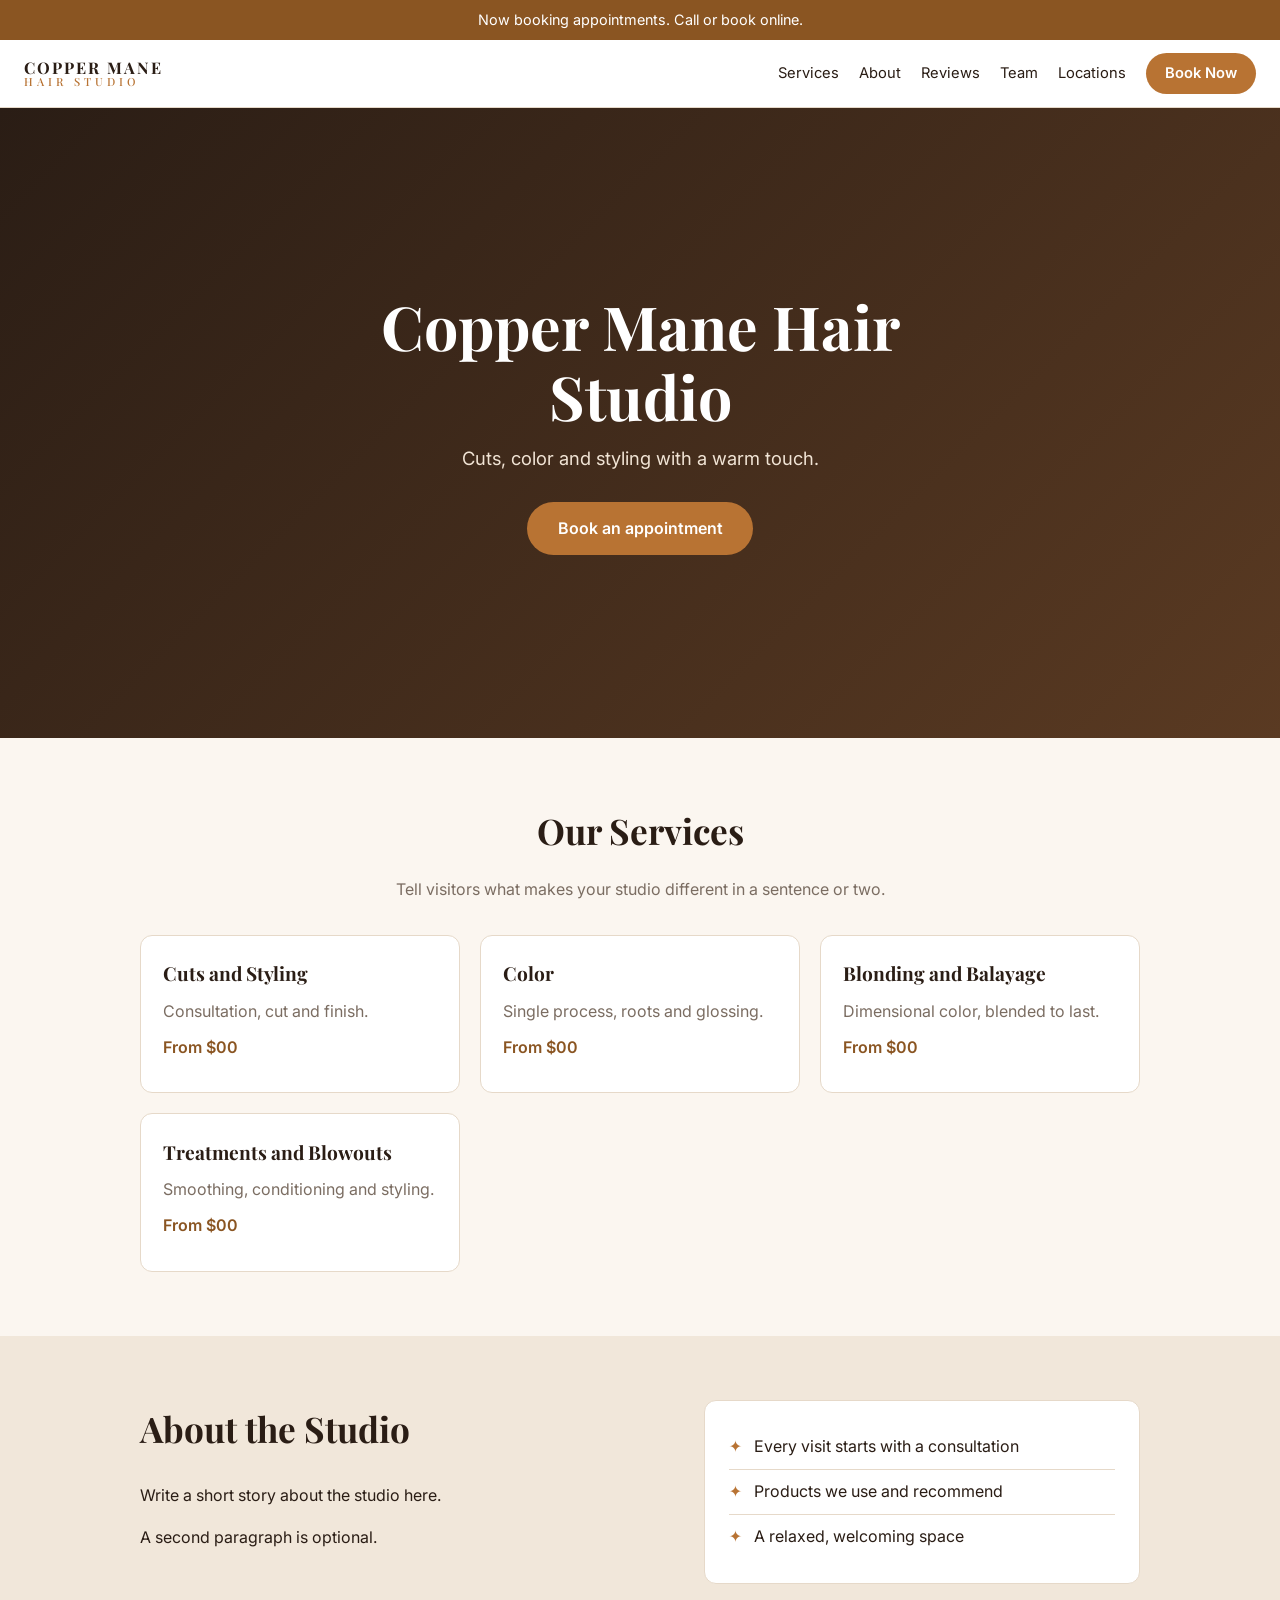
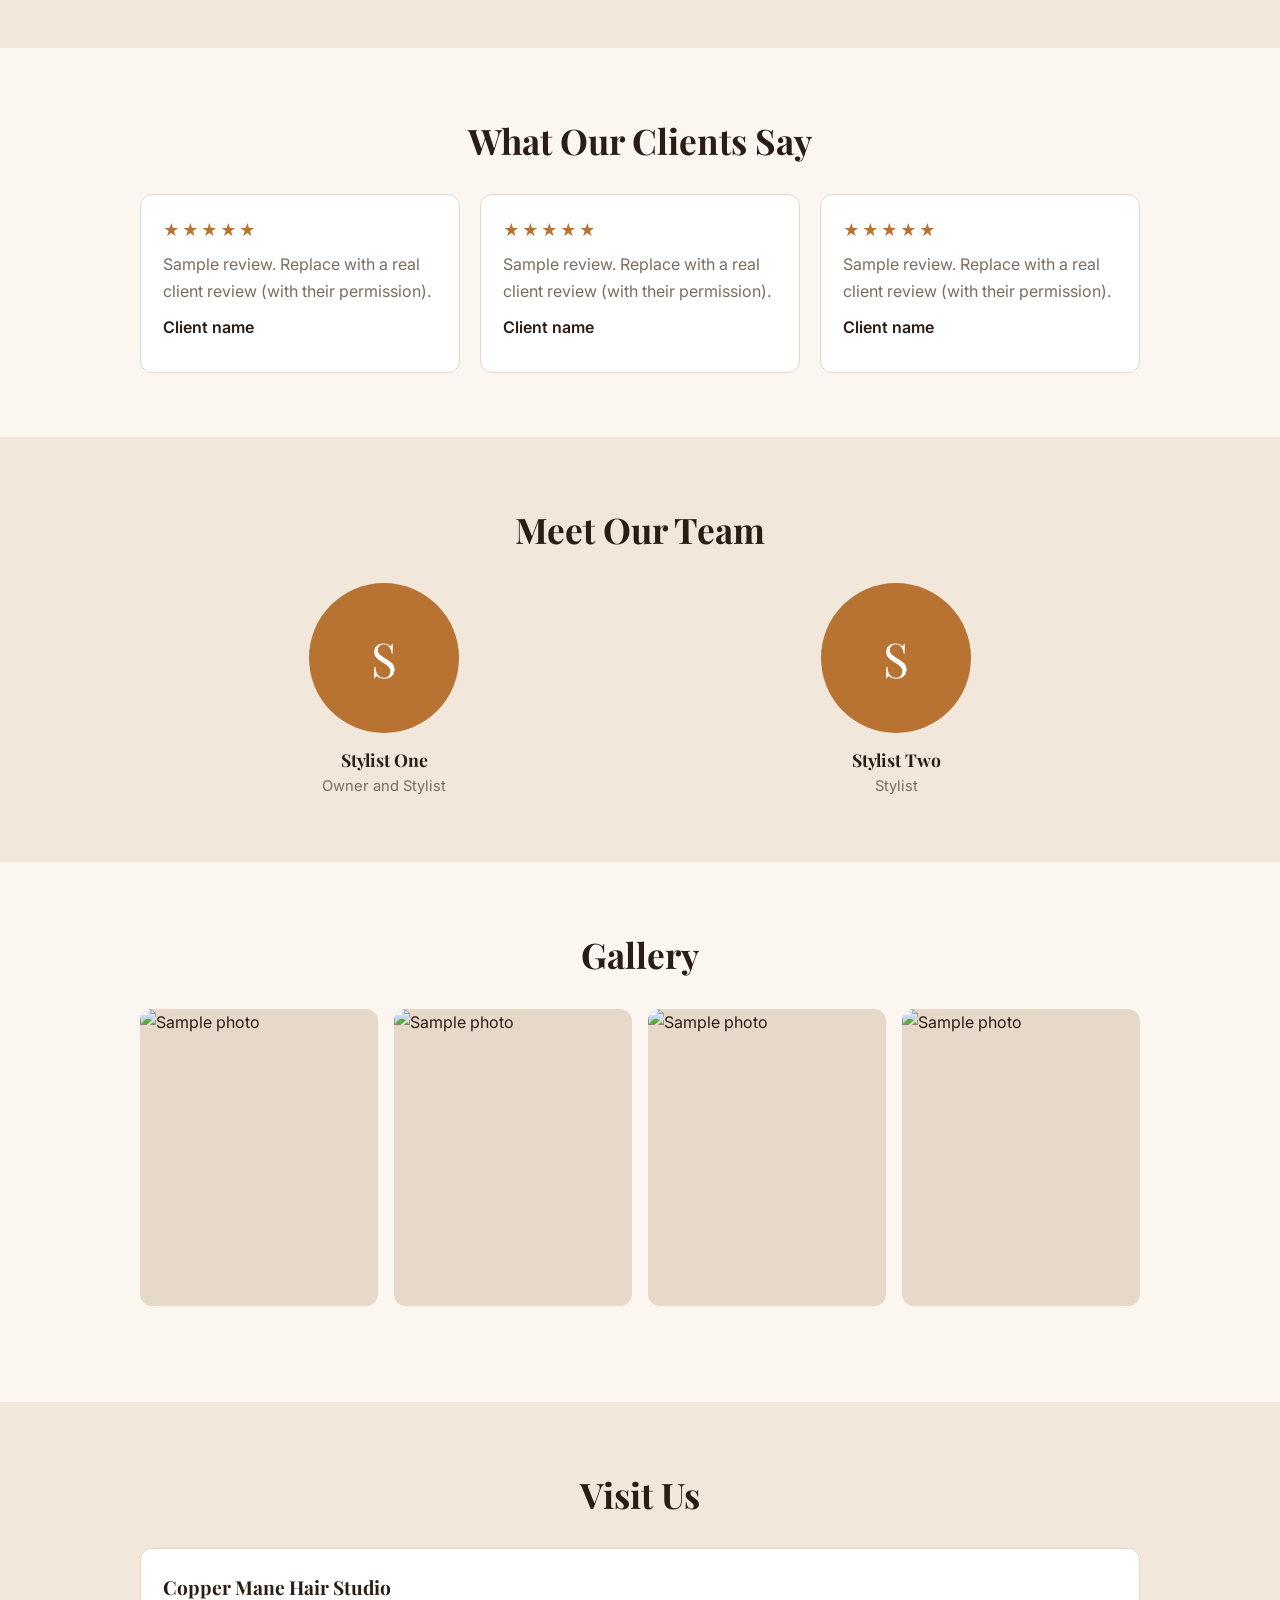
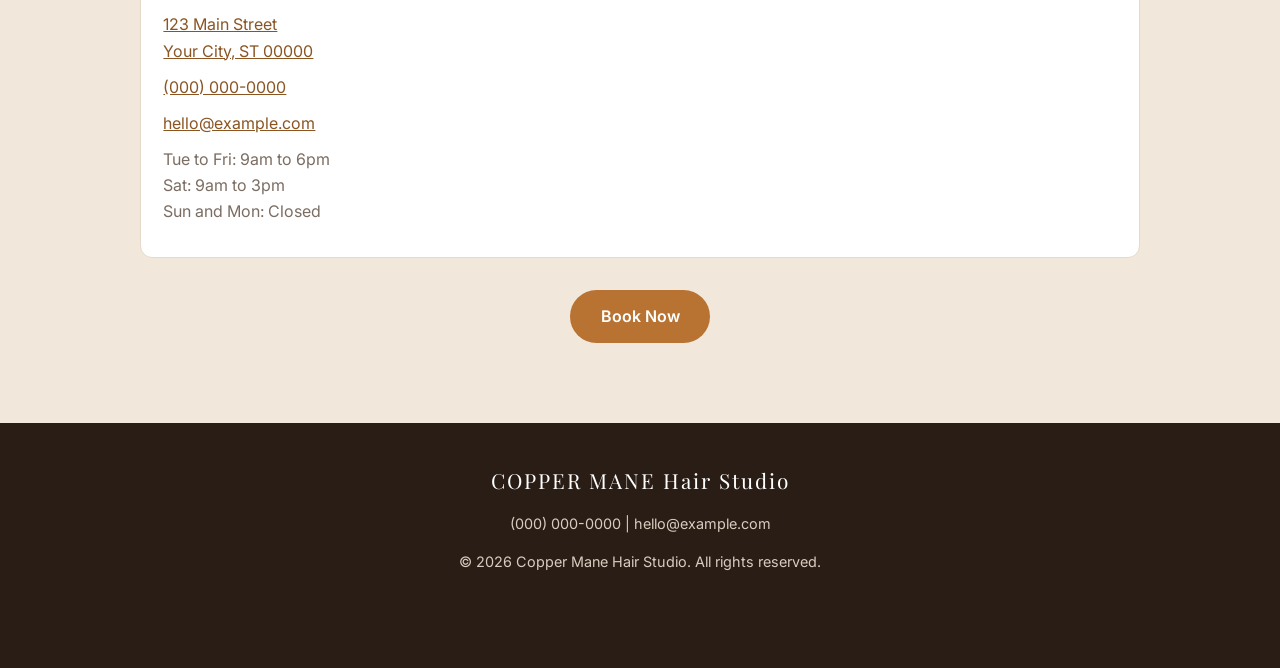
==== index.html @ f57fa991 "First version" ====
<!DOCTYPE html>
<html lang="en">
<head>
  <meta charset="UTF-8">
  <meta name="viewport" content="width=device-width, initial-scale=1">
  <title>Copper Mane Hair Studio</title>
  <meta name="description" content="Copper Mane Hair Studio: cuts, color and styling. Book online.">
  <link rel="preconnect" href="https://fonts.googleapis.com">
  <link rel="preconnect" href="https://fonts.gstatic.com" crossorigin>
  <link href="https://fonts.googleapis.com/css2?family=Inter:wght@400;600&family=Playfair+Display:wght@500;700&display=swap" rel="stylesheet">
  <link rel="stylesheet" href="style.css">
</head>
<body>
  <div id="announce" class="announce" hidden></div>

  <header class="top">
    <a class="brand" href="#top">COPPER MANE<span>Hair Studio</span></a>
    <nav>
      <a href="#services">Services</a>
      <a href="#about">About</a>
      <a href="#reviews">Reviews</a>
      <a href="#team">Team</a>
      <a href="#locations">Locations</a>
      <a class="btn book" href="#locations">Book Now</a>
    </nav>
  </header>

  <section id="top" class="hero">
    <div class="hero-inner">
      <h1>Copper Mane Hair Studio</h1>
      <p id="tagline"></p>
      <a class="btn big book" href="#locations">Book an appointment</a>
    </div>
  </section>

  <section id="services" class="wrap">
    <h2>Our Services</h2>
    <p id="intro" class="lead"></p>
    <div id="serviceCards" class="cards"></div>
  </section>

  <section id="about" class="band">
    <div class="wrap two">
      <div>
        <h2 id="aboutTitle" class="left"></h2>
        <div id="aboutText"></div>
      </div>
      <ul id="aboutPoints" class="points"></ul>
    </div>
  </section>

  <section id="reviews" class="wrap">
    <h2>What Our Clients Say</h2>
    <div id="reviewGrid" class="cards"></div>
  </section>

  <section id="team" class="band">
    <div class="wrap">
      <h2>Meet Our Team</h2>
      <div id="teamGrid" class="team"></div>
    </div>
  </section>

  <section id="follow" class="wrap">
    <h2>Gallery</h2>
    <div id="galleryGrid" class="gallery"></div>
    <div id="socials" class="socials"></div>
  </section>

  <section id="locations" class="band">
    <div class="wrap">
      <h2>Visit Us</h2>
      <div id="locationGrid" class="cards"></div>
      <p class="center"><a class="btn big book" href="#">Book Now</a></p>
    </div>
  </section>

  <footer>
    <p class="brandline">COPPER MANE Hair Studio</p>
    <p id="footContact"></p>
    <p>&copy; 2026 Copper Mane Hair Studio. All rights reserved.</p>
  </footer>

  <a class="float btn book" href="#locations">Book Now</a>
  <script src="script.js"></script>
</body>
</html>
---- style.css ----
* { box-sizing: border-box; }
[hidden] { display: none !important; }
:root {
  --copper: #b87333;
  --copper-dark: #8a5522;
  --ink: #2a1d15;
  --cream: #fbf6f0;
  --sand: #f1e7da;
  --line: #e6d9c9;
  --muted: #7b6d62;
}
html { scroll-behavior: smooth; }
body {
  margin: 0;
  font-family: Inter, system-ui, sans-serif;
  color: var(--ink);
  background: var(--cream);
  line-height: 1.65;
}
h1, h2, h3, .brand, .brandline { font-family: "Playfair Display", Georgia, serif; }
a { color: var(--copper-dark); }

.announce {
  background: var(--copper-dark);
  color: #fff;
  text-align: center;
  padding: .5rem 1rem;
  font-size: .9rem;
}
.top {
  position: sticky;
  top: 0;
  z-index: 20;
  display: flex;
  justify-content: space-between;
  align-items: center;
  gap: 1rem;
  padding: .8rem 1.5rem;
  background: #fff;
  border-bottom: 1px solid var(--line);
}
.brand {
  color: var(--ink);
  text-decoration: none;
  font-weight: 700;
  letter-spacing: 2px;
  line-height: 1.1;
}
.brand span {
  display: block;
  font-size: .7rem;
  font-weight: 500;
  letter-spacing: 4px;
  color: var(--copper);
  text-transform: uppercase;
}
nav { display: flex; align-items: center; gap: 1.25rem; }
nav a { color: var(--ink); text-decoration: none; font-size: .92rem; }
nav a:hover { color: var(--copper); }

.btn {
  display: inline-block;
  background: var(--copper);
  color: #fff !important;
  padding: .55rem 1.2rem;
  border-radius: 999px;
  text-decoration: none;
  font-weight: 600;
  font-size: .92rem;
}
.btn:hover { background: var(--copper-dark); }
.btn.big { padding: .85rem 1.9rem; font-size: 1rem; }

.hero {
  display: flex;
  align-items: center;
  justify-content: center;
  min-height: 70vh;
  padding: 4rem 1.25rem;
  text-align: center;
  color: #fff;
  background: linear-gradient(135deg, #2a1d15, #5a3a22);
  background-size: cover;
  background-position: center;
}
.hero-inner { max-width: 40rem; }
.hero h1 { margin: 0 0 .75rem; font-size: clamp(2.2rem, 6vw, 3.8rem); line-height: 1.15; }
.hero p { margin: 0 0 1.75rem; font-size: 1.15rem; color: #f1e4d5; }

.wrap { max-width: 1040px; margin: 0 auto; padding: 4rem 1.25rem; }
.band { background: var(--sand); }
h2 {
  text-align: center;
  margin: 0 0 1.5rem;
  font-size: clamp(1.6rem, 4vw, 2.2rem);
  font-weight: 700;
}
h2.left { text-align: left; }
.lead { text-align: center; max-width: 40rem; margin: -.5rem auto 2rem; color: var(--muted); }
.center { text-align: center; margin-top: 2rem; }

.cards {
  display: grid;
  gap: 1.25rem;
  grid-template-columns: repeat(auto-fit, minmax(240px, 1fr));
}
.card {
  background: #fff;
  border: 1px solid var(--line);
  border-radius: 12px;
  padding: 1.4rem;
}
.card h3 { margin: 0 0 .5rem; font-size: 1.2rem; }
.card p { margin: 0 0 .6rem; color: var(--muted); }
.card .price { color: var(--copper-dark); font-weight: 600; }
.stars { color: var(--copper); letter-spacing: 2px; margin-bottom: .5rem; }
.who { font-weight: 600; color: var(--ink) !important; }
.pre { white-space: pre-line; }

.two {
  display: grid;
  gap: 2.5rem;
  grid-template-columns: 1.2fr 1fr;
  align-items: start;
}
.points {
  list-style: none;
  margin: 0;
  padding: 1.5rem;
  background: #fff;
  border: 1px solid var(--line);
  border-radius: 12px;
}
.points li { padding: .55rem 0 .55rem 1.6rem; position: relative; border-bottom: 1px solid var(--line); }
.points li:last-child { border-bottom: 0; }
.points li::before { content: "\2726"; position: absolute; left: 0; color: var(--copper); }

.team {
  display: grid;
  gap: 1.5rem;
  grid-template-columns: repeat(auto-fit, minmax(170px, 1fr));
}
.member { text-align: center; }
.member img, .member .initial {
  width: 150px;
  height: 150px;
  margin: 0 auto .75rem;
  border-radius: 50%;
  object-fit: cover;
  display: flex;
  align-items: center;
  justify-content: center;
  background: var(--copper);
  color: #fff;
  font-family: "Playfair Display", serif;
  font-size: 3rem;
}
.member h3 { margin: 0; font-size: 1.1rem; }
.member p { margin: 0; color: var(--muted); font-size: .92rem; }

.gallery {
  display: grid;
  gap: 1rem;
  grid-template-columns: repeat(auto-fill, minmax(220px, 1fr));
}
.gallery img {
  display: block;
  width: 100%;
  aspect-ratio: 4 / 5;
  object-fit: cover;
  border-radius: 12px;
  background: var(--line);
}
.socials { text-align: center; margin-top: 2rem; display: flex; flex-wrap: wrap; gap: 1.25rem; justify-content: center; }
.socials a { font-weight: 600; text-decoration: none; }

footer {
  background: var(--ink);
  color: #d9ccbf;
  text-align: center;
  padding: 2.5rem 1rem 5rem;
  font-size: .9rem;
}
footer a { color: #f1d3b3; }
.brandline { color: #fff; font-size: 1.3rem; letter-spacing: 2px; margin: 0 0 .5rem; }

.float { display: none; }
@media (max-width: 720px) {
  nav a:not(.btn) { display: none; }
  .two { grid-template-columns: 1fr; }
  .float {
    display: block;
    position: fixed;
    right: 1rem;
    bottom: 1rem;
    z-index: 30;
    box-shadow: 0 4px 14px rgba(0, 0, 0, .3);
  }
}
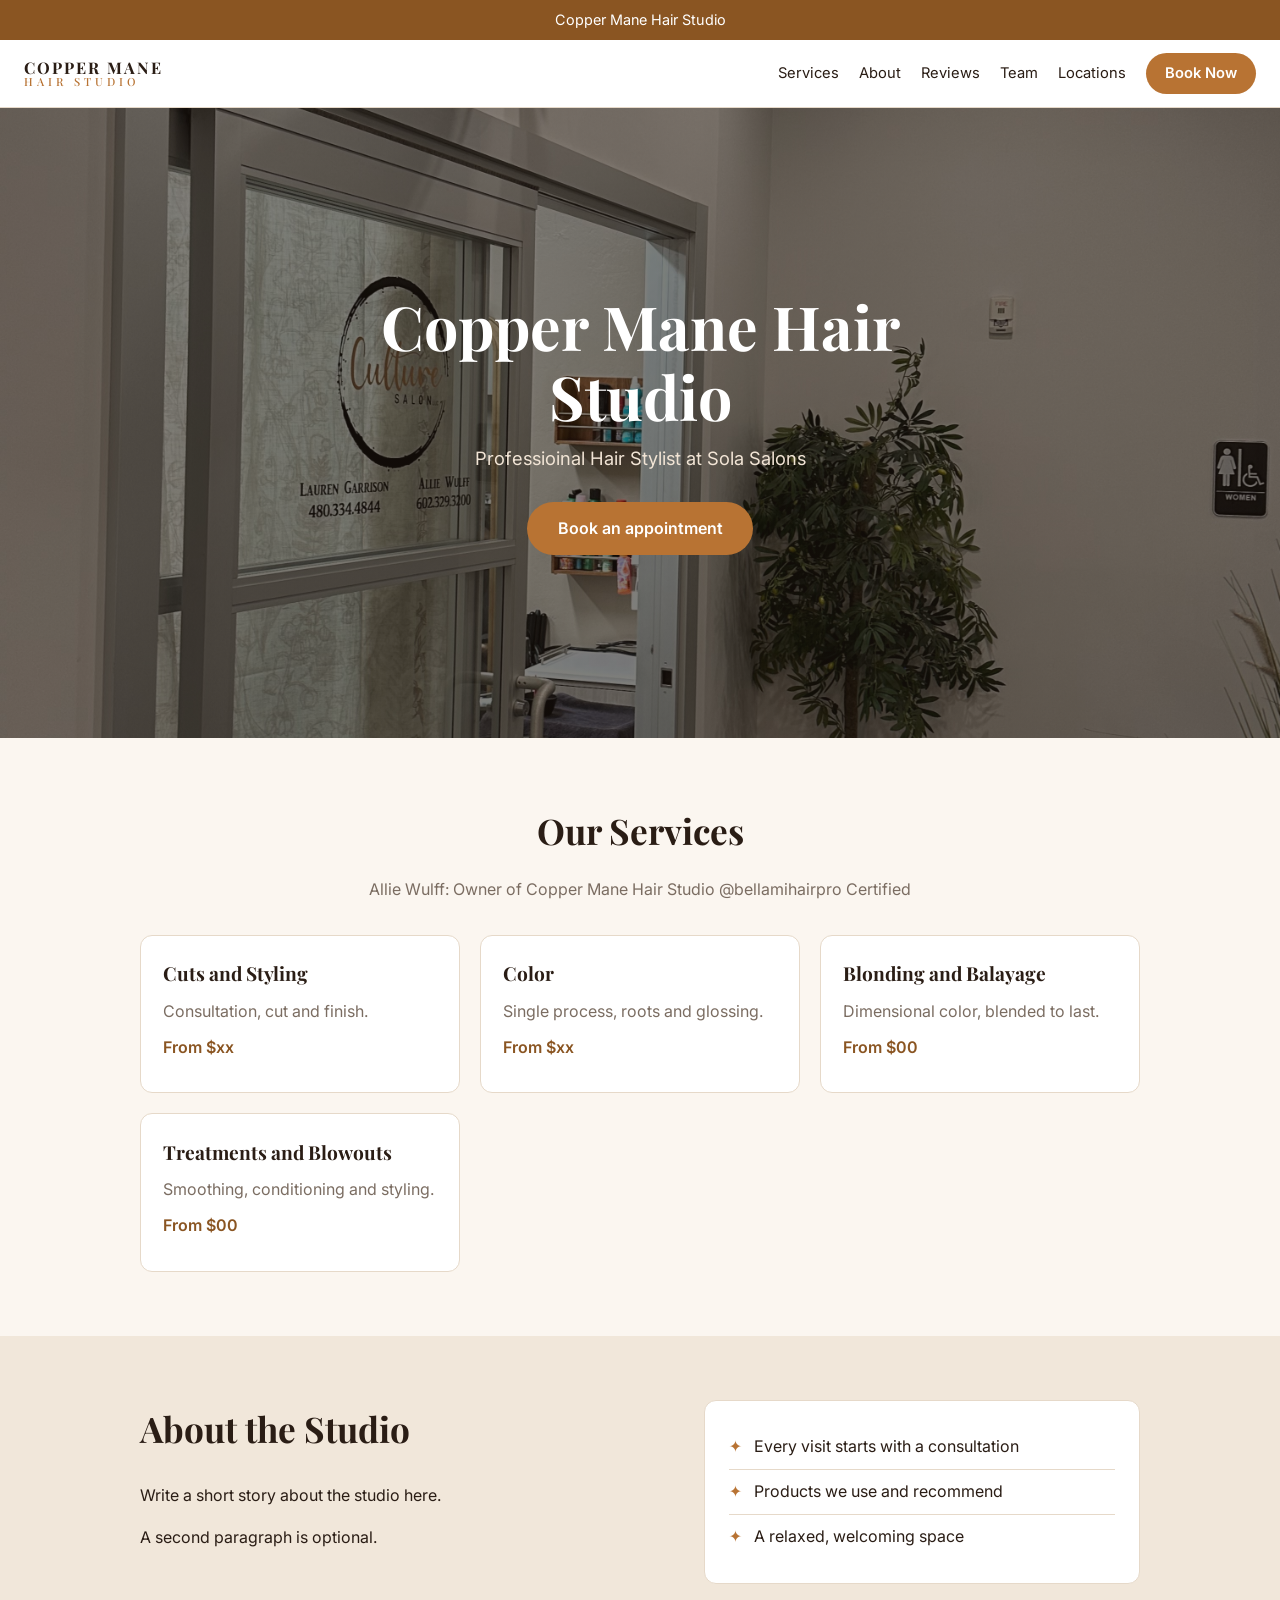
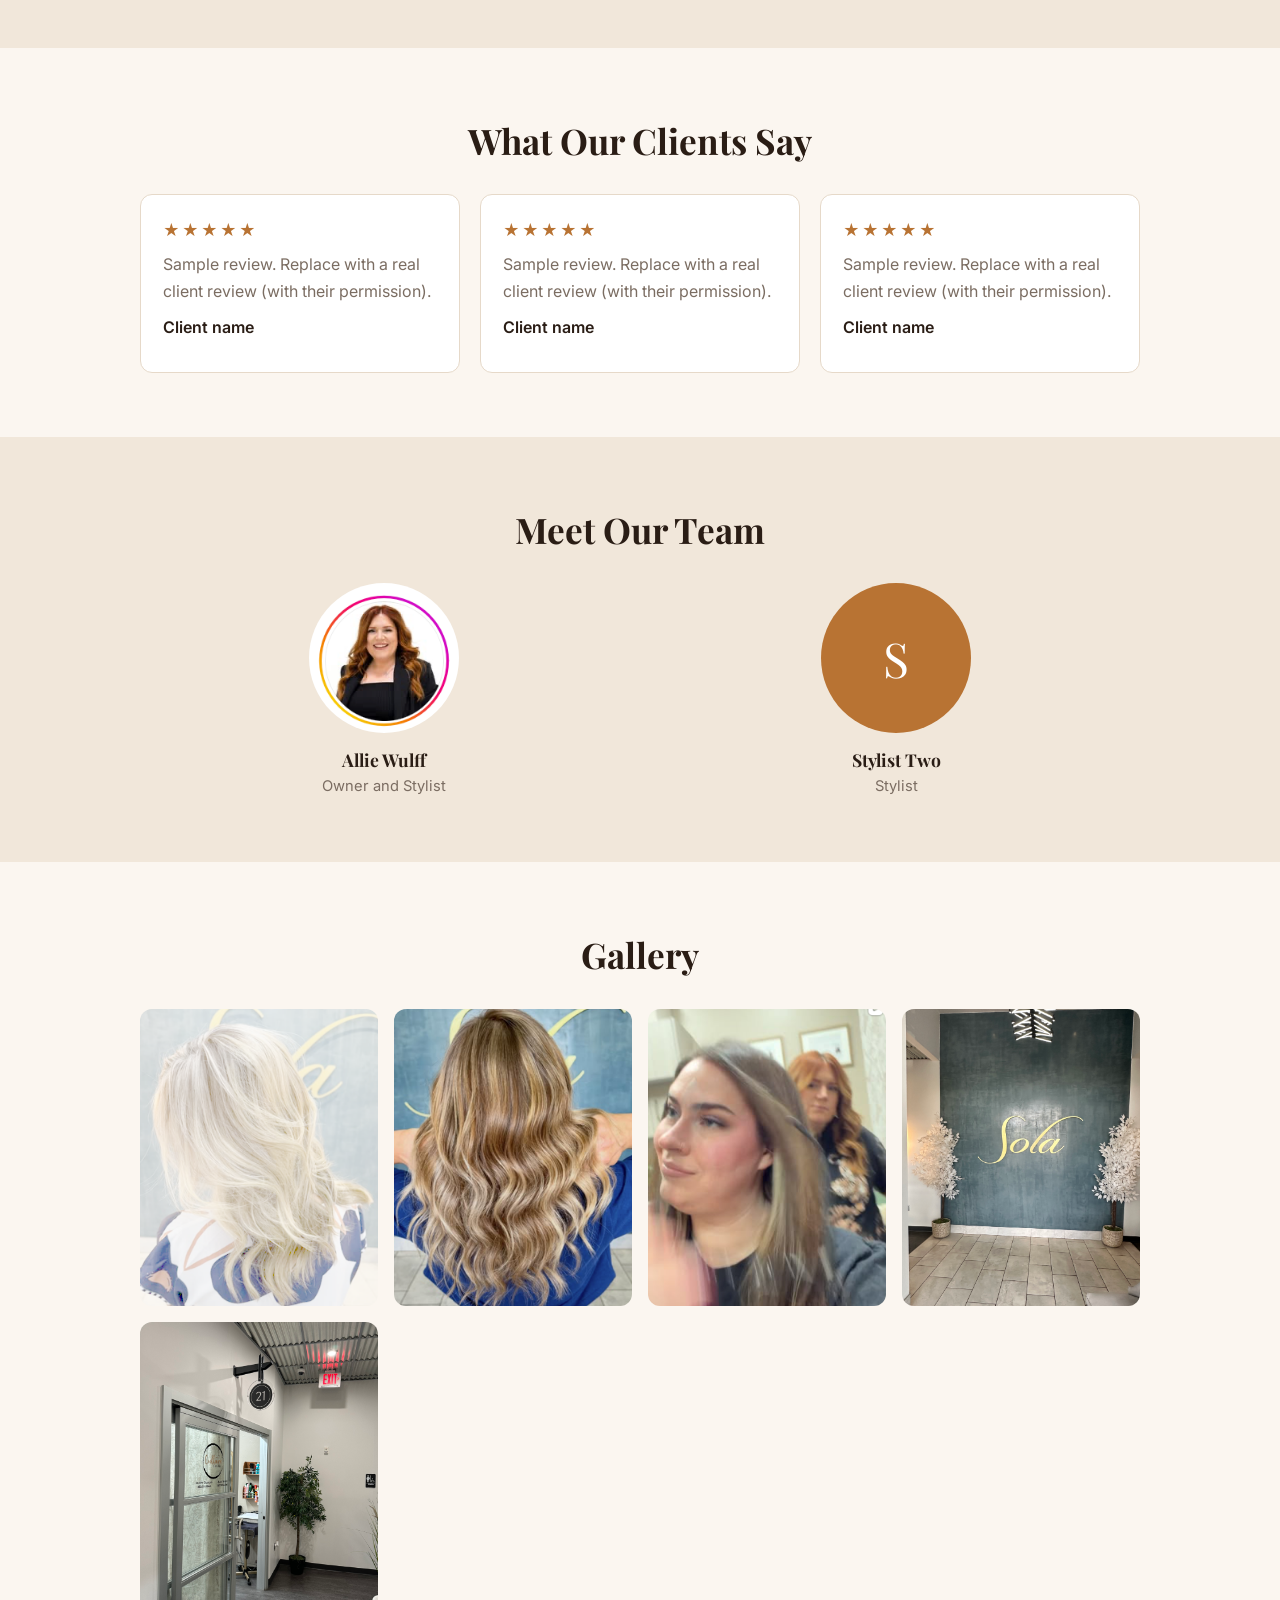
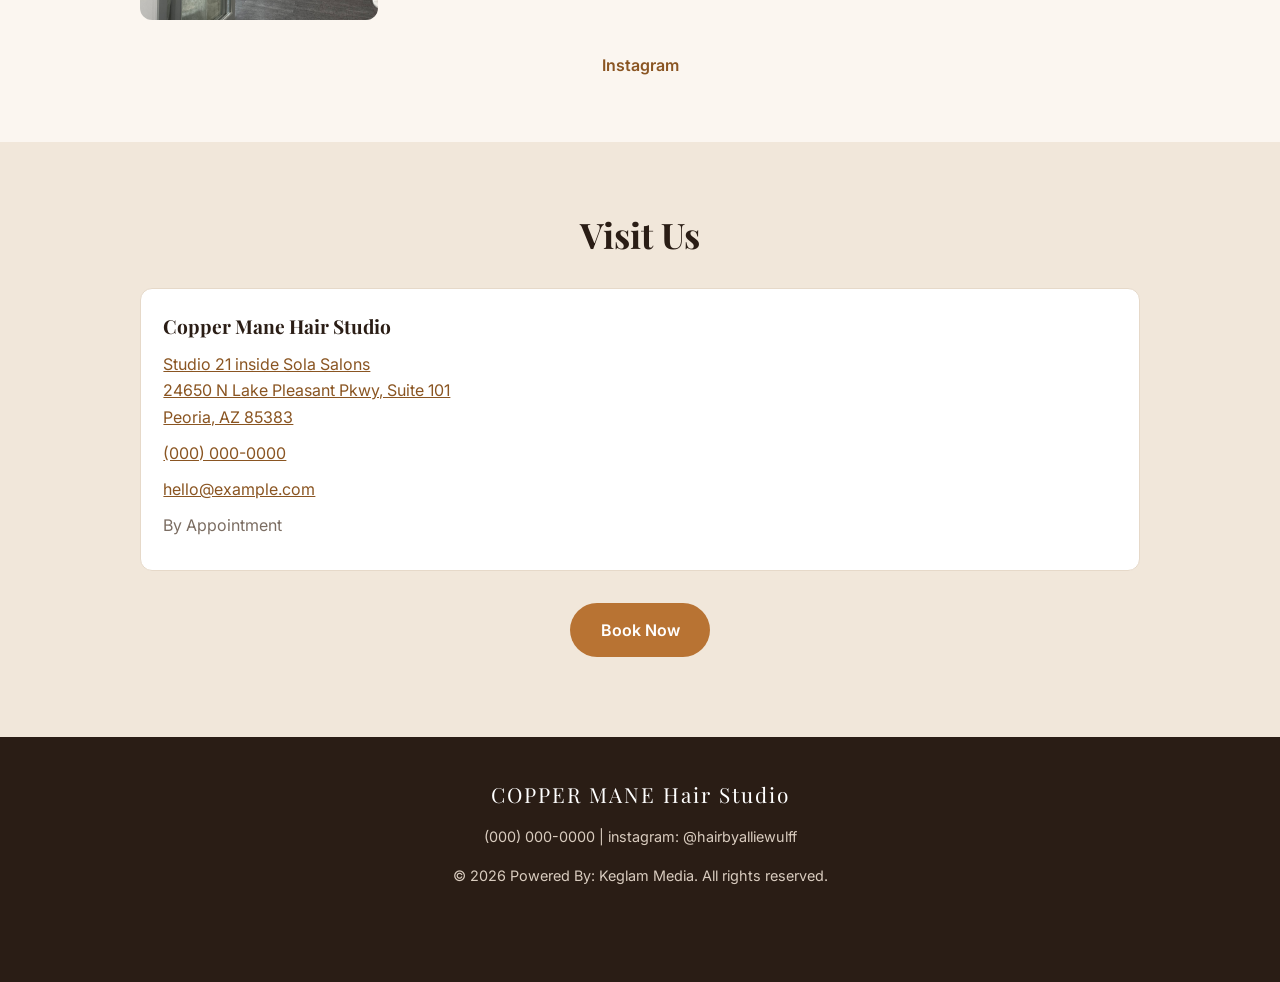
==== commit 3c7c2d11: "Update footer" ====
--- a/index.html
+++ b/index.html
@@ -78,7 +78,7 @@
   <footer>
     <p class="brandline">COPPER MANE Hair Studio</p>
     <p id="footContact"></p>
-    <p>&copy; 2026 Copper Mane Hair Studio. All rights reserved.</p>
+    <p>&copy; 2026 Powered By: Keglam Media. All rights reserved.</p>
   </footer>
 
   <a class="float btn book" href="#locations">Book Now</a>
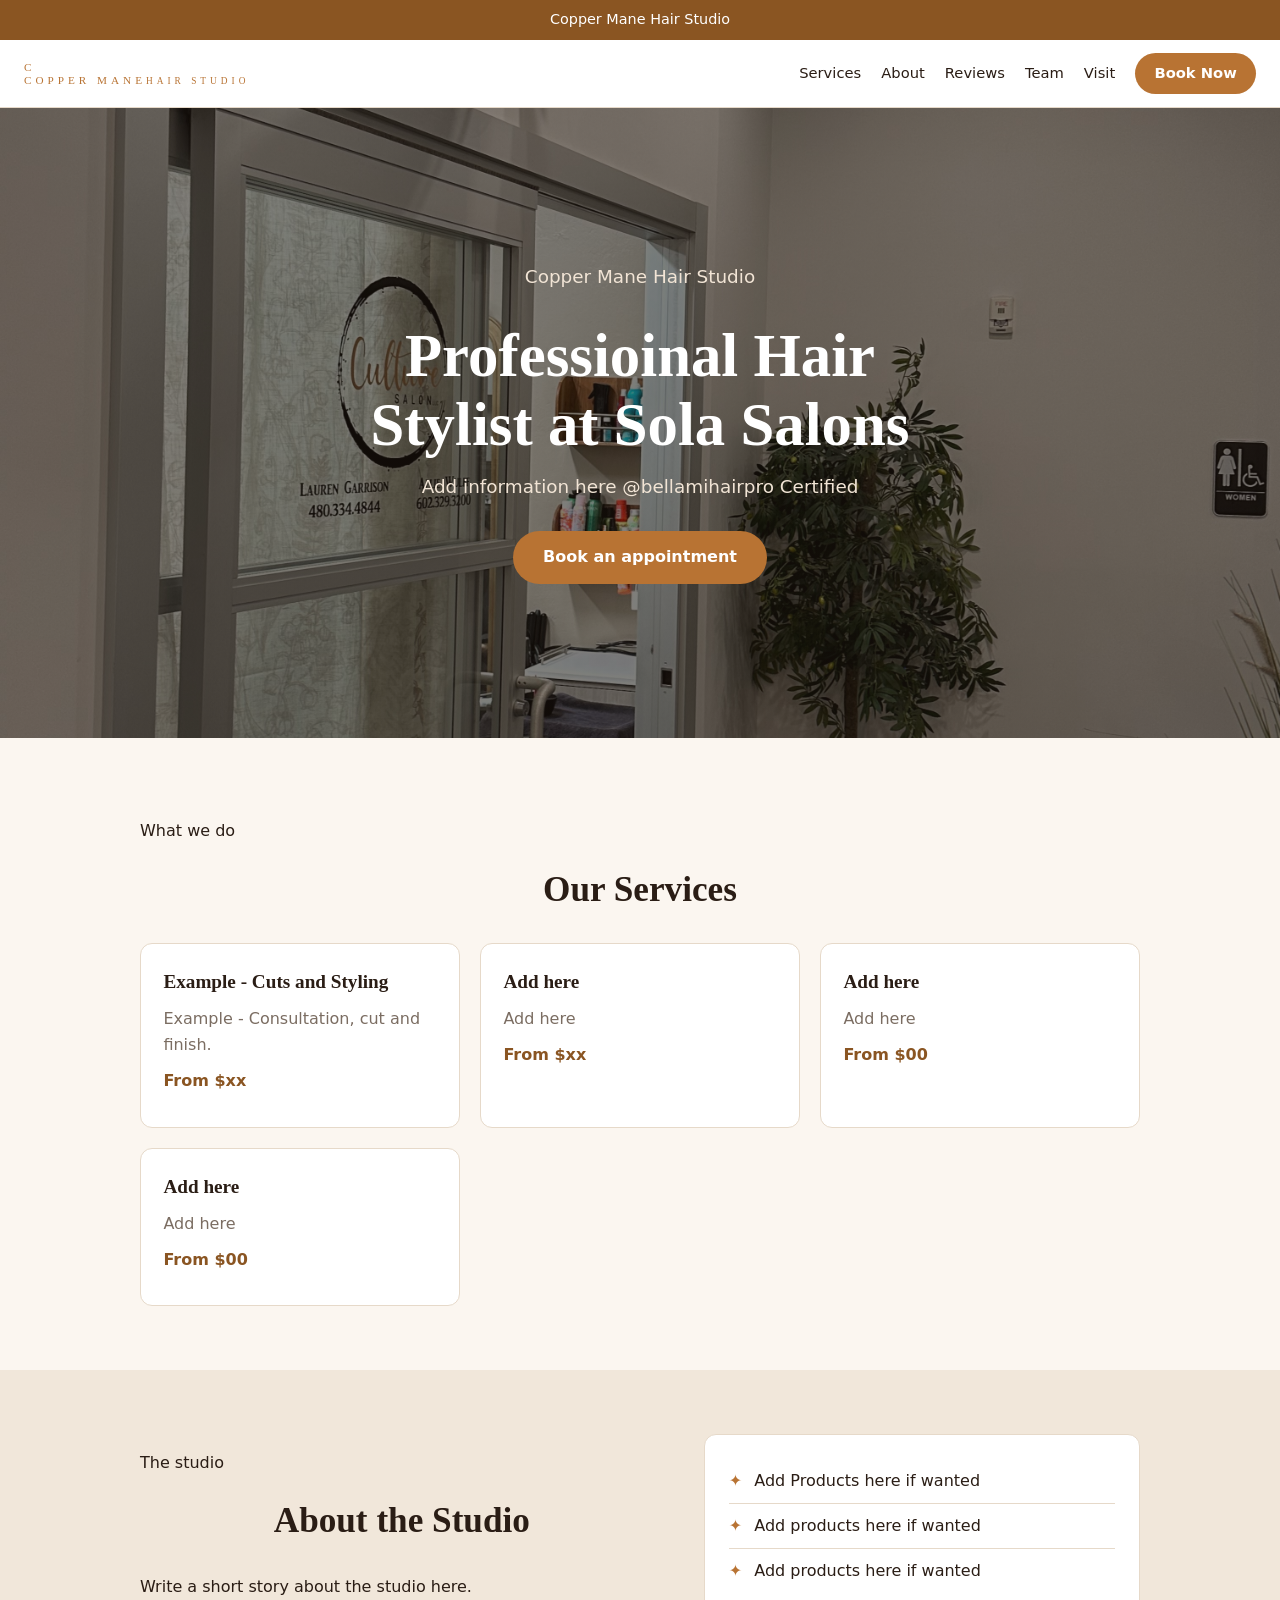
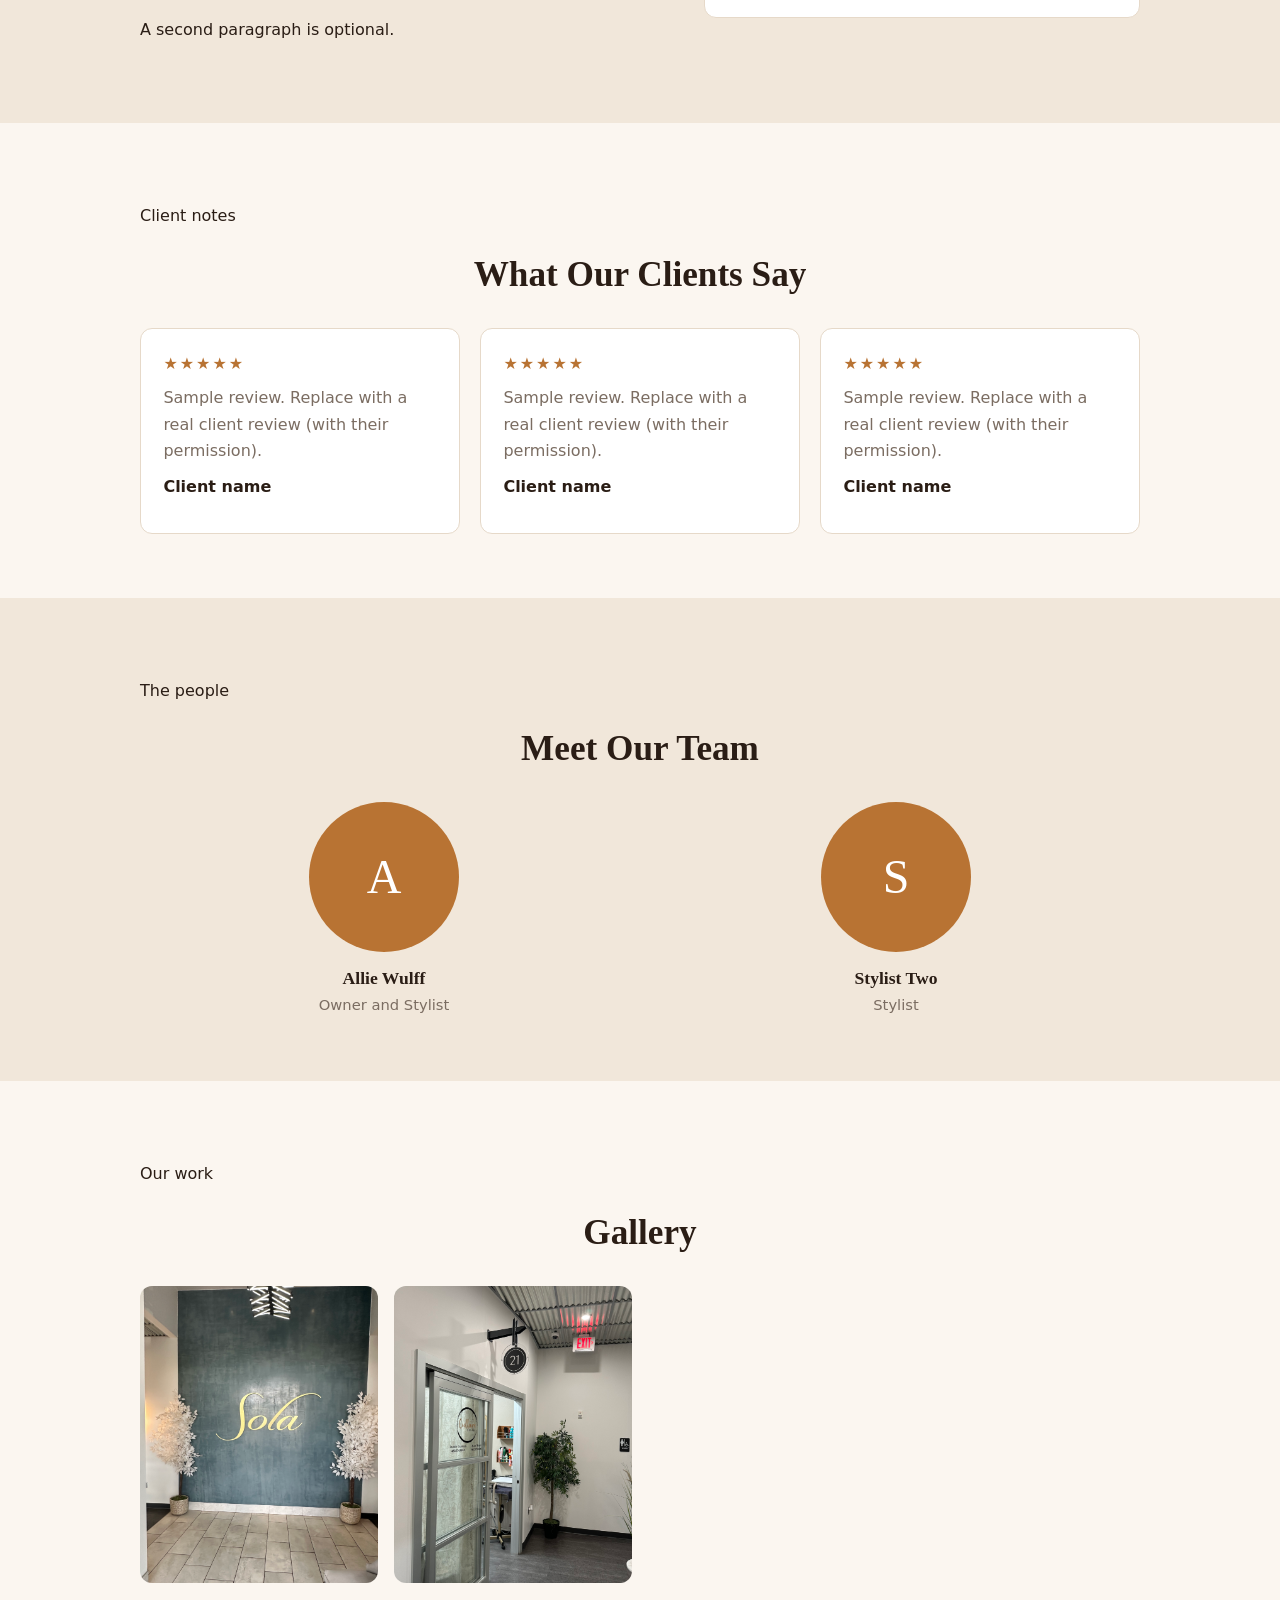
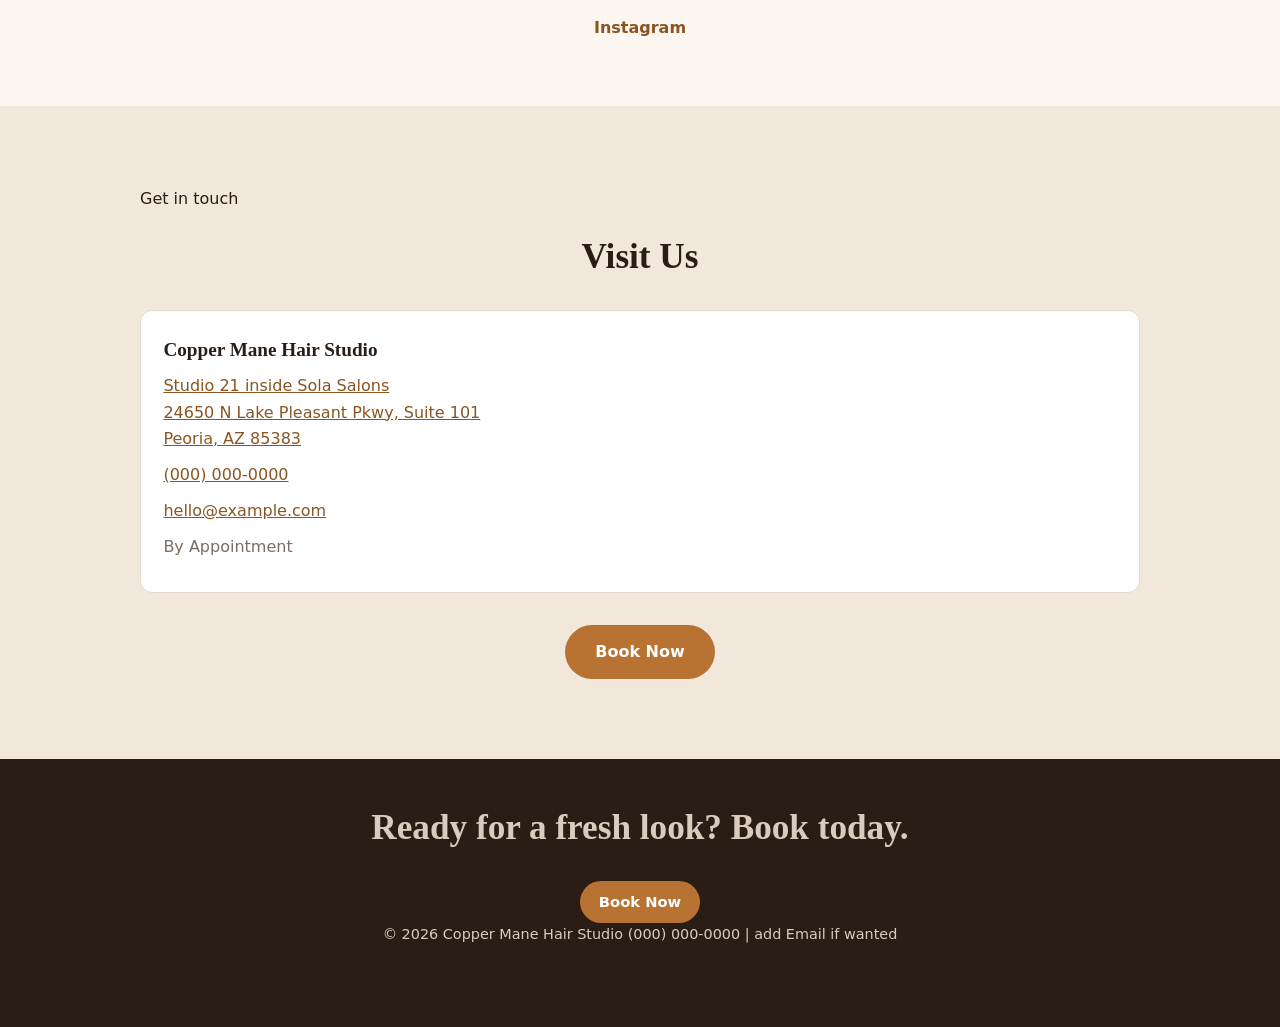
==== commit b11ecd75: "Revamp HTML structure and update links" ====
--- a/index.html
+++ b/index.html
@@ -7,61 +7,69 @@
   <meta name="description" content="Copper Mane Hair Studio: cuts, color and styling. Book online.">
   <link rel="preconnect" href="https://fonts.googleapis.com">
   <link rel="preconnect" href="https://fonts.gstatic.com" crossorigin>
-  <link href="https://fonts.googleapis.com/css2?family=Inter:wght@400;600&family=Playfair+Display:wght@500;700&display=swap" rel="stylesheet">
+  <link href="https://fonts.googleapis.com/css2?family=Bricolage+Grotesque:opsz,wght@12..96,500..800&family=IBM+Plex+Mono:wght@400;500;600;700&family=IBM+Plex+Sans:wght@400;500;600&display=swap" rel="stylesheet">
   <link rel="stylesheet" href="style.css">
 </head>
 <body>
   <div id="announce" class="announce" hidden></div>
 
   <header class="top">
-    <a class="brand" href="#top">COPPER MANE<span>Hair Studio</span></a>
+    <a class="brand" href="#top">
+      <span class="logo">C</span>
+      <span class="name">Copper Mane<small>Hair Studio</small></span>
+    </a>
     <nav>
       <a href="#services">Services</a>
       <a href="#about">About</a>
       <a href="#reviews">Reviews</a>
       <a href="#team">Team</a>
-      <a href="#locations">Locations</a>
+      <a href="#locations">Visit</a>
       <a class="btn book" href="#locations">Book Now</a>
     </nav>
   </header>
 
   <section id="top" class="hero">
     <div class="hero-inner">
-      <h1>Copper Mane Hair Studio</h1>
-      <p id="tagline"></p>
+      <p class="eyebrow">Copper Mane Hair Studio</p>
+      <h1 id="tagline"></h1>
+      <p id="intro" class="hero-text"></p>
       <a class="btn big book" href="#locations">Book an appointment</a>
     </div>
   </section>
 
   <section id="services" class="wrap">
+    <p class="eyebrow sq">What we do</p>
     <h2>Our Services</h2>
-    <p id="intro" class="lead"></p>
     <div id="serviceCards" class="cards"></div>
   </section>
 
   <section id="about" class="band">
     <div class="wrap two">
       <div>
-        <h2 id="aboutTitle" class="left"></h2>
-        <div id="aboutText"></div>
+        <p class="eyebrow sq">The studio</p>
+        <h2 id="aboutTitle"></h2>
+        <div id="aboutText" class="prose"></div>
       </div>
       <ul id="aboutPoints" class="points"></ul>
     </div>
   </section>
 
   <section id="reviews" class="wrap">
+    <p class="eyebrow sq">Client notes</p>
     <h2>What Our Clients Say</h2>
     <div id="reviewGrid" class="cards"></div>
   </section>
 
   <section id="team" class="band">
     <div class="wrap">
+      <p class="eyebrow sq">The people</p>
       <h2>Meet Our Team</h2>
       <div id="teamGrid" class="team"></div>
     </div>
   </section>
 
   <section id="follow" class="wrap">
+    <p class="eyebrow sq">Our work</p>
     <h2>Gallery</h2>
     <div id="galleryGrid" class="gallery"></div>
     <div id="socials" class="socials"></div>
@@ -69,6 +77,7 @@
 
   <section id="locations" class="band">
     <div class="wrap">
+      <p class="eyebrow sq">Get in touch</p>
       <h2>Visit Us</h2>
       <div id="locationGrid" class="cards"></div>
       <p class="center"><a class="btn big book" href="#">Book Now</a></p>
@@ -76,12 +85,18 @@
   </section>
 
   <footer>
-    <p class="brandline">COPPER MANE Hair Studio</p>
-    <p id="footContact"></p>
-    <p>&copy; 2026 Powered By: Keglam Media. All rights reserved.</p>
+    <div class="cta-inner">
+      <h2>Ready for a fresh look? <span class="amb">Book today.</span></h2>
+      <a class="btn book" href="#locations">Book Now</a>
+    </div>
+    <div class="cta-line"></div>
+    <div class="cta-bottom">
+      <span>&copy; 2026 Copper Mane Hair Studio</span>
+      <span id="footContact"></span>
+    </div>
   </footer>
 
   <a class="float btn book" href="#locations">Book Now</a>
   <script src="script.js"></script>
 </body>
-</html>+</html>
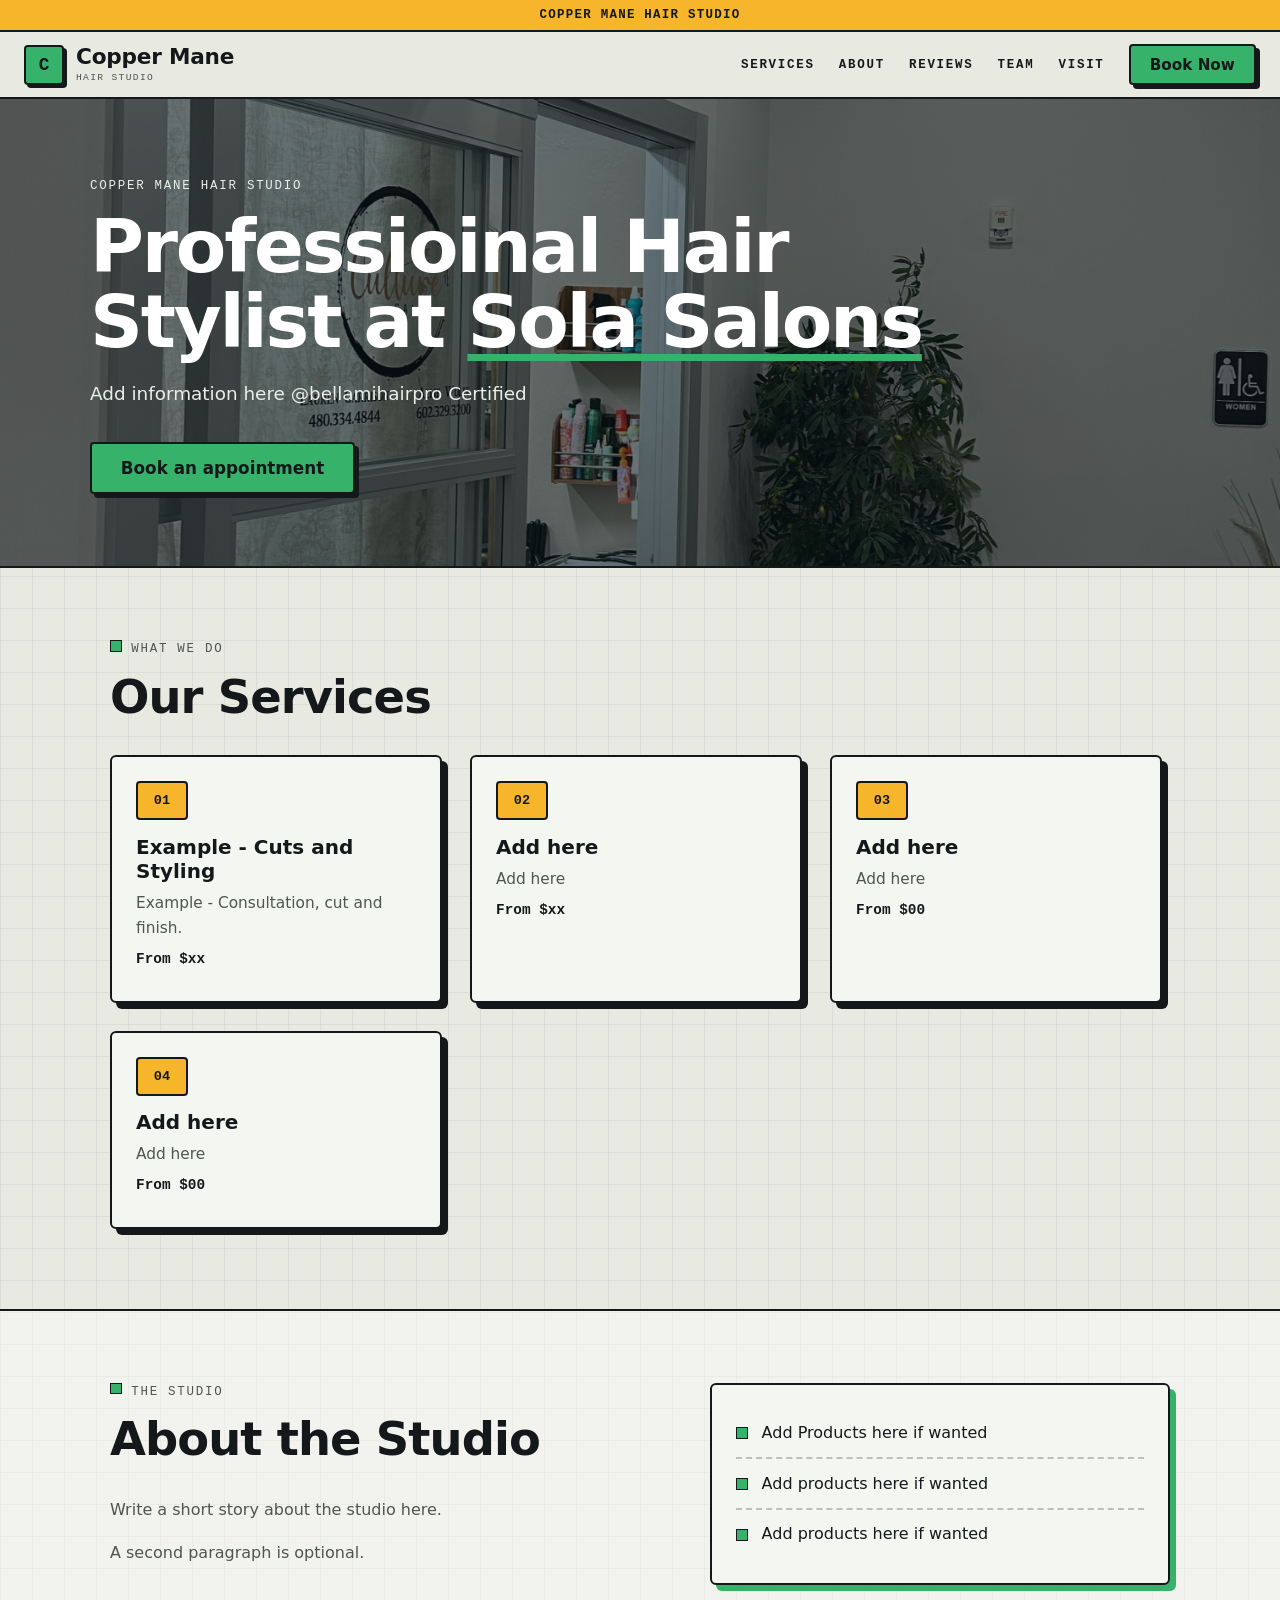
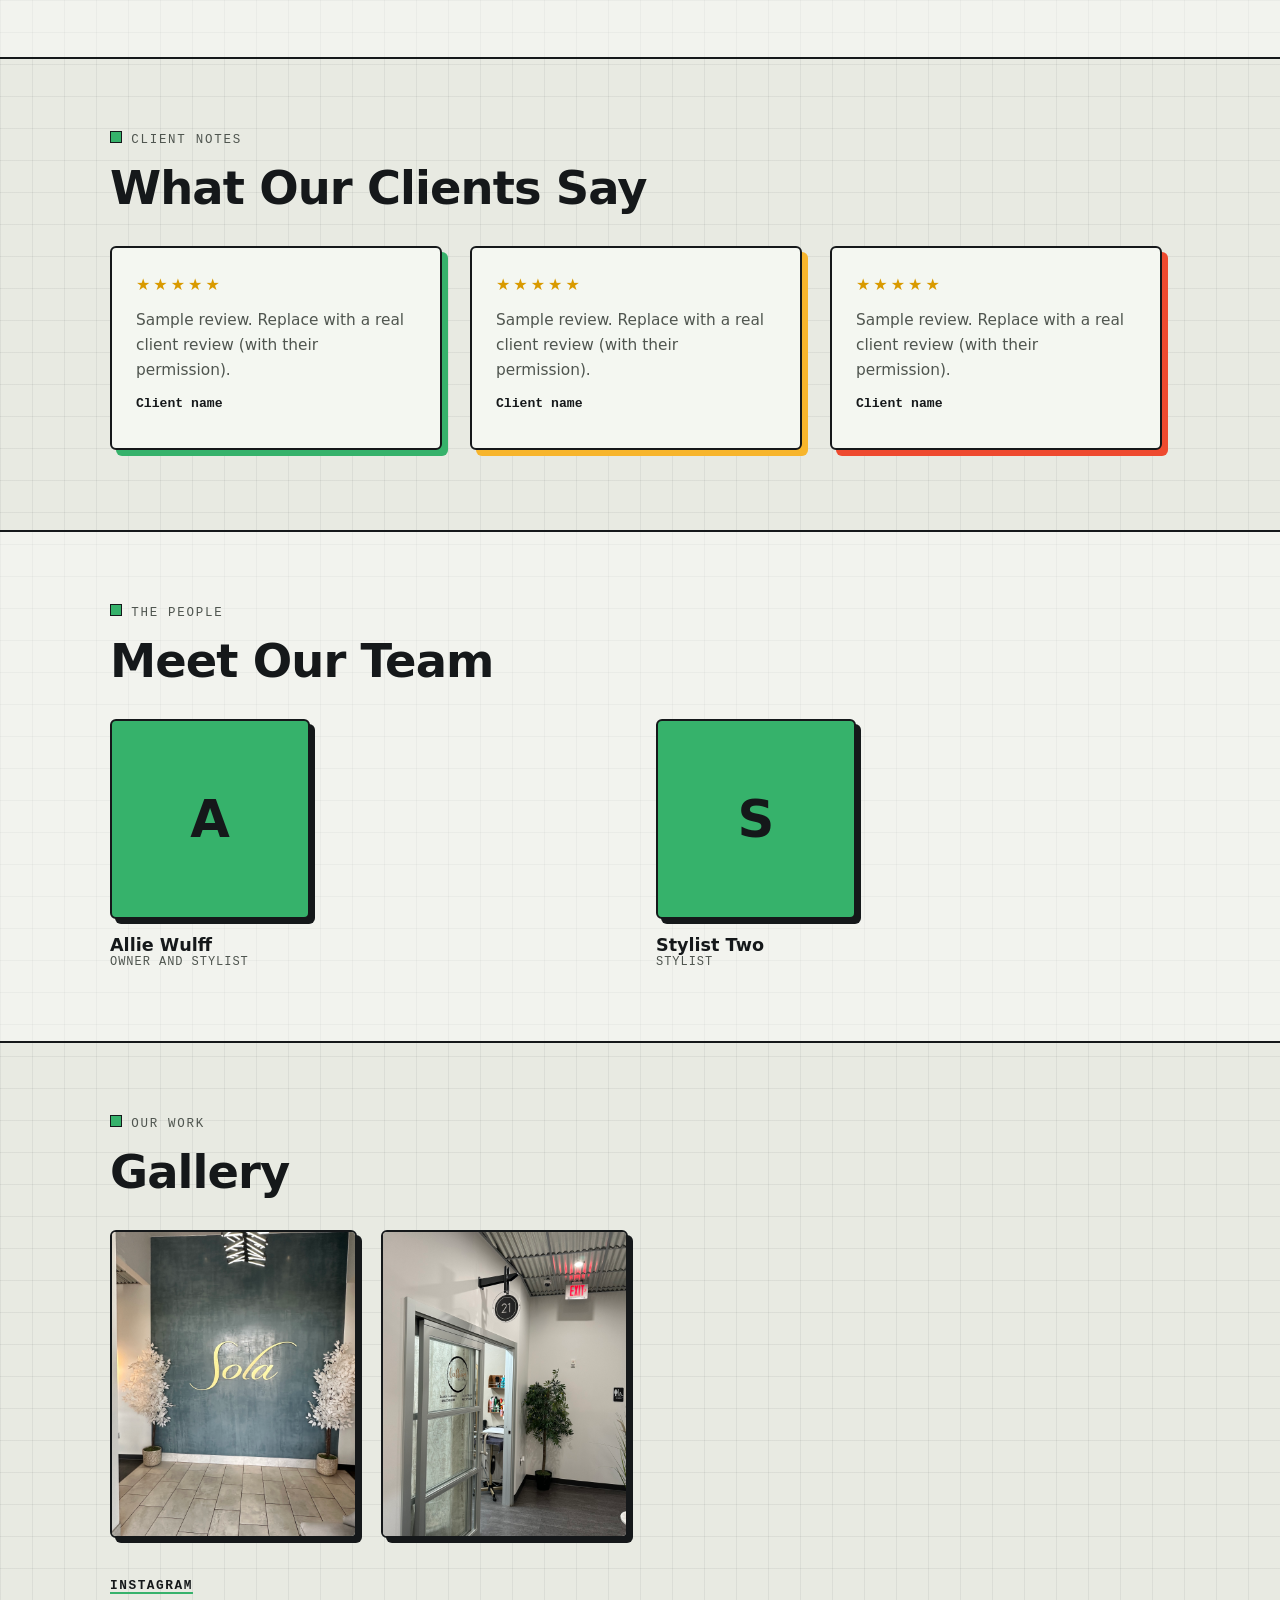
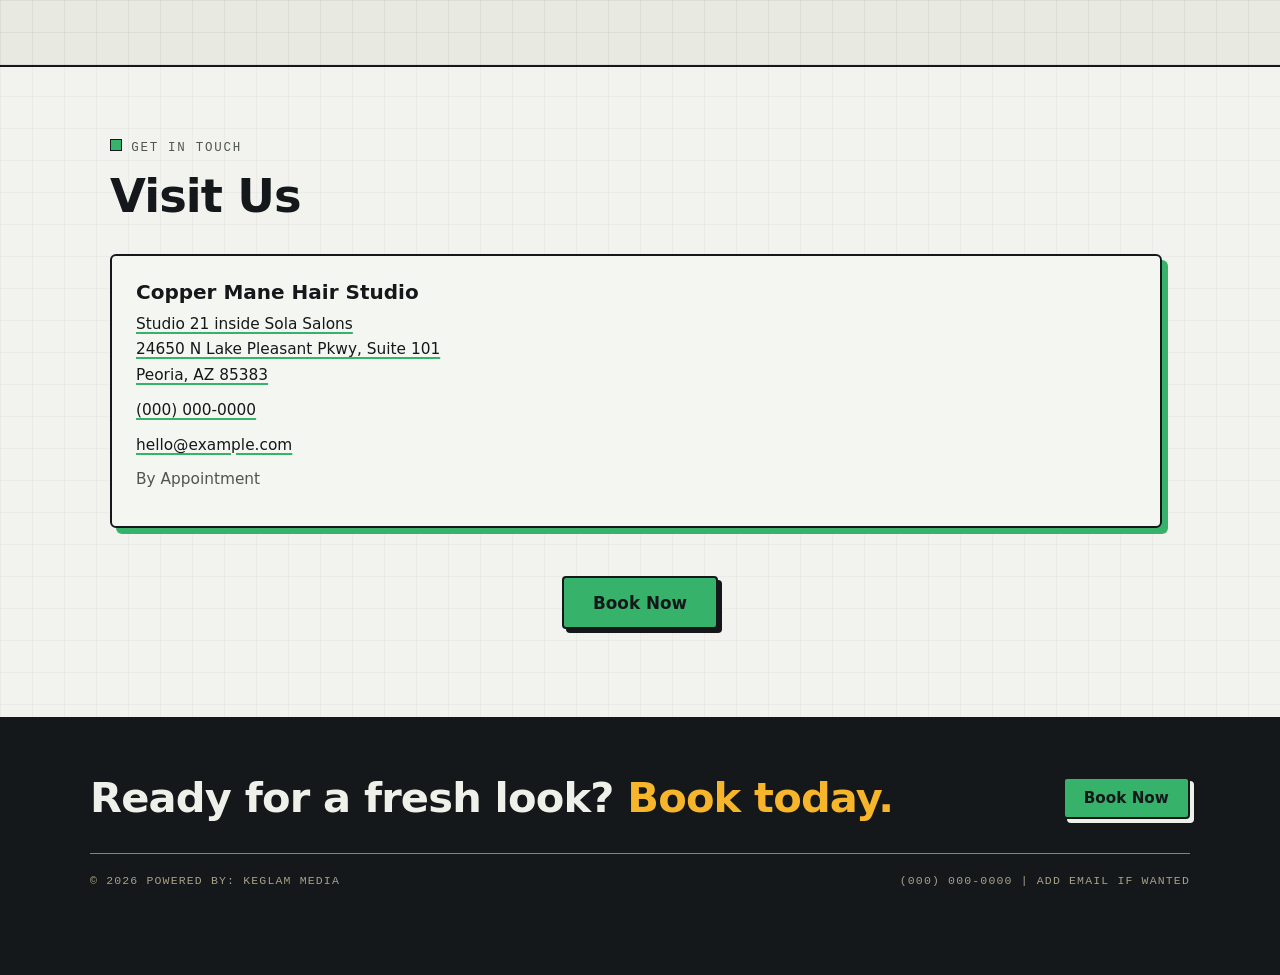
==== commit 323e2fbb: "Update index.html" ====
--- a/index.html
+++ b/index.html
@@ -91,7 +91,7 @@
     </div>
     <div class="cta-line"></div>
     <div class="cta-bottom">
-      <span>&copy; 2026 Copper Mane Hair Studio</span>
+      <span>&copy; 2026 Powered by: KEGLAM MEDIA</span>
       <span id="footContact"></span>
     </div>
   </footer>
--- a/style.css
+++ b/style.css
@@ -1,32 +1,48 @@
 * { box-sizing: border-box; }
 [hidden] { display: none !important; }
+
 :root {
-  --copper: #b87333;
-  --copper-dark: #8a5522;
-  --ink: #2a1d15;
-  --cream: #fbf6f0;
-  --sand: #f1e7da;
-  --line: #e6d9c9;
-  --muted: #7b6d62;
-}
+  --bg: #e8eae2;
+  --paper: #f4f7f1;
+  --ink: #15181a;
+  --muted: #4f554f;
+  --green: #36b26b;
+  --amber: #f7b52c;
+  --red: #ee4a2f;
+  --head: "Bricolage Grotesque", system-ui, sans-serif;
+  --body: "IBM Plex Sans", system-ui, sans-serif;
+  --mono: "IBM Plex Mono", ui-monospace, monospace;
+}
+
 html { scroll-behavior: smooth; }
 body {
   margin: 0;
-  font-family: Inter, system-ui, sans-serif;
+  font-family: var(--body);
   color: var(--ink);
-  background: var(--cream);
+  background-color: var(--bg);
+  background-image:
+    linear-gradient(rgba(21, 24, 26, .06) 1px, transparent 1px),
+    linear-gradient(90deg, rgba(21, 24, 26, .06) 1px, transparent 1px);
+  background-size: 32px 32px;
   line-height: 1.65;
 }
-h1, h2, h3, .brand, .brandline { font-family: "Playfair Display", Georgia, serif; }
-a { color: var(--copper-dark); }
+a {
+  color: var(--ink);
+  text-decoration-color: var(--green);
+  text-decoration-thickness: 2px;
+  text-underline-offset: 3px;
+}
 
 .announce {
-  background: var(--copper-dark);
-  color: #fff;
+  background: var(--amber);
+  border-bottom: 2px solid var(--ink);
   text-align: center;
   padding: .5rem 1rem;
-  font-size: .9rem;
-}
+  font: 600 .78rem var(--mono);
+  text-transform: uppercase;
+  letter-spacing: .1em;
+}
+
 .top {
   position: sticky;
   top: 0;
@@ -35,91 +51,152 @@
   justify-content: space-between;
   align-items: center;
   gap: 1rem;
-  padding: .8rem 1.5rem;
-  background: #fff;
-  border-bottom: 1px solid var(--line);
-}
-.brand {
+  padding: .75rem 1.5rem;
+  background: var(--bg);
+  border-bottom: 2px solid var(--ink);
+}
+.brand { display: flex; align-items: center; gap: .75rem; text-decoration: none; }
+.logo {
+  display: grid;
+  place-items: center;
+  width: 40px;
+  height: 40px;
+  background: var(--green);
+  border: 2px solid var(--ink);
+  border-radius: 4px;
+  box-shadow: 3px 3px 0 var(--ink);
+  font: 700 1.1rem var(--mono);
   color: var(--ink);
+}
+.name { font: 800 1.35rem/1.05 var(--head); letter-spacing: -.01em; color: var(--ink); }
+.name small {
+  display: block;
+  margin-top: .2rem;
+  font: 500 .6rem var(--mono);
+  letter-spacing: .14em;
+  text-transform: uppercase;
+  color: var(--muted);
+}
+nav { display: flex; align-items: center; gap: 1.5rem; }
+nav a:not(.btn) {
+  font: 600 .78rem var(--mono);
+  letter-spacing: .14em;
+  text-transform: uppercase;
   text-decoration: none;
-  font-weight: 700;
-  letter-spacing: 2px;
-  line-height: 1.1;
-}
-.brand span {
-  display: block;
-  font-size: .7rem;
-  font-weight: 500;
-  letter-spacing: 4px;
-  color: var(--copper);
-  text-transform: uppercase;
-}
-nav { display: flex; align-items: center; gap: 1.25rem; }
-nav a { color: var(--ink); text-decoration: none; font-size: .92rem; }
-nav a:hover { color: var(--copper); }
+}
+nav a:not(.btn):hover { text-decoration: underline; text-decoration-color: var(--green); text-decoration-thickness: 2px; }
 
 .btn {
   display: inline-block;
-  background: var(--copper);
-  color: #fff !important;
-  padding: .55rem 1.2rem;
-  border-radius: 999px;
+  background: var(--green);
+  color: var(--ink) !important;
+  border: 2px solid var(--ink);
+  border-radius: 4px;
+  padding: .6rem 1.2rem;
+  font: 700 .95rem var(--head);
   text-decoration: none;
-  font-weight: 600;
-  font-size: .92rem;
-}
-.btn:hover { background: var(--copper-dark); }
-.btn.big { padding: .85rem 1.9rem; font-size: 1rem; }
+  box-shadow: 4px 4px 0 var(--ink);
+  transition: transform .08s, box-shadow .08s;
+}
+.btn:hover { transform: translate(2px, 2px); box-shadow: 2px 2px 0 var(--ink); }
+.btn.big { padding: .9rem 1.8rem; font-size: 1.05rem; }
+
+.eyebrow {
+  margin: 0 0 1rem;
+  font: 500 .78rem var(--mono);
+  letter-spacing: .14em;
+  text-transform: uppercase;
+  color: var(--muted);
+}
+.eyebrow.sq::before {
+  content: "";
+  display: inline-block;
+  width: .6rem;
+  height: .6rem;
+  margin-right: .6rem;
+  background: var(--green);
+  border: 1px solid var(--ink);
+}
 
 .hero {
-  display: flex;
-  align-items: center;
-  justify-content: center;
-  min-height: 70vh;
-  padding: 4rem 1.25rem;
-  text-align: center;
-  color: #fff;
-  background: linear-gradient(135deg, #2a1d15, #5a3a22);
+  padding: 5rem 1.25rem 4.5rem;
   background-size: cover;
   background-position: center;
-}
-.hero-inner { max-width: 40rem; }
-.hero h1 { margin: 0 0 .75rem; font-size: clamp(2.2rem, 6vw, 3.8rem); line-height: 1.15; }
-.hero p { margin: 0 0 1.75rem; font-size: 1.15rem; color: #f1e4d5; }
-
-.wrap { max-width: 1040px; margin: 0 auto; padding: 4rem 1.25rem; }
-.band { background: var(--sand); }
+  border-bottom: 2px solid var(--ink);
+}
+.hero-inner { max-width: 1100px; margin: 0 auto; }
+.hero h1 {
+  max-width: 18ch;
+  margin: 0 0 1.25rem;
+  font: 800 clamp(2.5rem, 7vw, 4.6rem)/1.02 var(--head);
+  letter-spacing: -.03em;
+}
+.hl {
+  text-decoration: underline;
+  text-decoration-color: var(--green);
+  text-decoration-thickness: .09em;
+  text-underline-offset: .1em;
+}
+.hero-text { max-width: 36rem; margin: 0 0 2rem; font-size: 1.15rem; color: var(--muted); }
+.hero.has-photo { color: #fff; }
+.hero.has-photo .eyebrow, .hero.has-photo .hero-text { color: #e8efe9; }
+
+.wrap { max-width: 1100px; margin: 0 auto; padding: 4.5rem 1.25rem; }
+.band {
+  background: rgba(255, 255, 255, .4);
+  border-top: 2px solid var(--ink);
+  border-bottom: 2px solid var(--ink);
+}
 h2 {
-  text-align: center;
-  margin: 0 0 1.5rem;
-  font-size: clamp(1.6rem, 4vw, 2.2rem);
-  font-weight: 700;
-}
-h2.left { text-align: left; }
-.lead { text-align: center; max-width: 40rem; margin: -.5rem auto 2rem; color: var(--muted); }
-.center { text-align: center; margin-top: 2rem; }
+  margin: 0 0 2rem;
+  font: 800 clamp(1.9rem, 4.5vw, 2.9rem)/1.1 var(--head);
+  letter-spacing: -.02em;
+}
+.center { text-align: center; margin-top: 2.5rem; }
+.prose p { margin: 0 0 1rem; color: var(--muted); }
 
 .cards {
   display: grid;
-  gap: 1.25rem;
-  grid-template-columns: repeat(auto-fit, minmax(240px, 1fr));
+  gap: 1.75rem;
+  grid-template-columns: repeat(auto-fit, minmax(250px, 1fr));
+  padding-right: 8px;
+  padding-bottom: 8px;
 }
 .card {
-  background: #fff;
-  border: 1px solid var(--line);
-  border-radius: 12px;
-  padding: 1.4rem;
-}
-.card h3 { margin: 0 0 .5rem; font-size: 1.2rem; }
-.card p { margin: 0 0 .6rem; color: var(--muted); }
-.card .price { color: var(--copper-dark); font-weight: 600; }
-.stars { color: var(--copper); letter-spacing: 2px; margin-bottom: .5rem; }
-.who { font-weight: 600; color: var(--ink) !important; }
+  background: var(--paper);
+  border: 2px solid var(--ink);
+  border-radius: 6px;
+  padding: 1.5rem;
+  box-shadow: 6px 6px 0 var(--green);
+}
+.cards .card:nth-child(3n+2) { box-shadow: 6px 6px 0 var(--amber); }
+.cards .card:nth-child(3n) { box-shadow: 6px 6px 0 var(--red); }
+#serviceCards { counter-reset: svc; }
+#serviceCards .card { counter-increment: svc; box-shadow: 6px 6px 0 var(--ink); }
+#serviceCards .card::before {
+  content: counter(svc, decimal-leading-zero);
+  display: grid;
+  place-items: center;
+  width: fit-content;
+  min-width: 2.2rem;
+  height: 2.2rem;
+  padding: 0 .4rem;
+  margin-bottom: .9rem;
+  background: var(--amber);
+  border: 2px solid var(--ink);
+  border-radius: 4px;
+  font: 700 .85rem var(--mono);
+}
+.card h3 { margin: 0 0 .5rem; font: 700 1.25rem/1.2 var(--head); }
+.card p { margin: 0 0 .6rem; color: var(--muted); font-size: .96rem; }
+.card .price { font: 600 .9rem var(--mono); color: var(--ink); }
+.stars { margin-bottom: .6rem; color: #d99a00; letter-spacing: 3px; }
+.who { font-family: var(--mono); font-size: .82rem !important; font-weight: 600; color: var(--ink) !important; }
 .pre { white-space: pre-line; }
 
 .two {
   display: grid;
-  gap: 2.5rem;
+  gap: 3rem;
   grid-template-columns: 1.2fr 1fr;
   align-items: start;
 }
@@ -127,40 +204,52 @@
   list-style: none;
   margin: 0;
   padding: 1.5rem;
-  background: #fff;
-  border: 1px solid var(--line);
-  border-radius: 12px;
-}
-.points li { padding: .55rem 0 .55rem 1.6rem; position: relative; border-bottom: 1px solid var(--line); }
+  background: var(--paper);
+  border: 2px solid var(--ink);
+  border-radius: 6px;
+  box-shadow: 6px 6px 0 var(--green);
+}
+.points li {
+  position: relative;
+  padding: .7rem 0 .7rem 1.6rem;
+  border-bottom: 2px dashed rgba(21, 24, 26, .25);
+  font-weight: 500;
+}
 .points li:last-child { border-bottom: 0; }
-.points li::before { content: "\2726"; position: absolute; left: 0; color: var(--copper); }
+.points li::before {
+  content: "";
+  position: absolute;
+  left: 0;
+  top: 1.15rem;
+  width: .65rem;
+  height: .65rem;
+  background: var(--green);
+  border: 1px solid var(--ink);
+}
 
 .team {
   display: grid;
+  gap: 2rem;
+  grid-template-columns: repeat(auto-fit, minmax(170px, 1fr));
+}
+.member img, .member .initial {
+  width: 100%;
+  max-width: 200px;
+  aspect-ratio: 1;
+  margin: 0 0 1rem;
+  background: var(--green);
+  border: 2px solid var(--ink);
+  border-radius: 6px;
+  box-shadow: 5px 5px 0 var(--ink);
+}
+.member img { display: block; object-fit: cover; }
+.member .initial { display: grid; place-items: center; font: 800 3.2rem var(--head); color: var(--ink); }
+.member h3 { margin: 0; font: 700 1.1rem var(--head); }
+.member p { margin: 0; font: 500 .75rem var(--mono); letter-spacing: .08em; text-transform: uppercase; color: var(--muted); }
+
+.gallery {
+  display: grid;
   gap: 1.5rem;
-  grid-template-columns: repeat(auto-fit, minmax(170px, 1fr));
-}
-.member { text-align: center; }
-.member img, .member .initial {
-  width: 150px;
-  height: 150px;
-  margin: 0 auto .75rem;
-  border-radius: 50%;
-  object-fit: cover;
-  display: flex;
-  align-items: center;
-  justify-content: center;
-  background: var(--copper);
-  color: #fff;
-  font-family: "Playfair Display", serif;
-  font-size: 3rem;
-}
-.member h3 { margin: 0; font-size: 1.1rem; }
-.member p { margin: 0; color: var(--muted); font-size: .92rem; }
-
-.gallery {
-  display: grid;
-  gap: 1rem;
   grid-template-columns: repeat(auto-fill, minmax(220px, 1fr));
 }
 .gallery img {
@@ -168,32 +257,41 @@
   width: 100%;
   aspect-ratio: 4 / 5;
   object-fit: cover;
-  border-radius: 12px;
-  background: var(--line);
-}
-.socials { text-align: center; margin-top: 2rem; display: flex; flex-wrap: wrap; gap: 1.25rem; justify-content: center; }
-.socials a { font-weight: 600; text-decoration: none; }
-
-footer {
-  background: var(--ink);
-  color: #d9ccbf;
-  text-align: center;
-  padding: 2.5rem 1rem 5rem;
-  font-size: .9rem;
-}
-footer a { color: #f1d3b3; }
-.brandline { color: #fff; font-size: 1.3rem; letter-spacing: 2px; margin: 0 0 .5rem; }
+  background: var(--paper);
+  border: 2px solid var(--ink);
+  border-radius: 6px;
+  box-shadow: 5px 5px 0 var(--ink);
+}
+.socials { margin-top: 2.5rem; display: flex; flex-wrap: wrap; gap: 1.25rem; }
+.socials a { font: 600 .8rem var(--mono); letter-spacing: .12em; text-transform: uppercase; }
+
+footer { padding: 3.5rem 1.25rem 5.5rem; background: var(--ink); color: #cfd4cf; }
+.cta-inner, .cta-bottom {
+  max-width: 1100px;
+  margin: 0 auto;
+  display: flex;
+  justify-content: space-between;
+  align-items: center;
+  gap: 1.5rem;
+  flex-wrap: wrap;
+}
+.cta-inner h2 {
+  margin: 0;
+  text-align: left;
+  color: #eef1ea;
+  font: 800 clamp(1.8rem, 4vw, 2.6rem)/1.1 var(--head);
+}
+.amb { color: var(--amber); }
+footer .btn { box-shadow: 4px 4px 0 #eef1ea; }
+footer .btn:hover { box-shadow: 2px 2px 0 #eef1ea; }
+.cta-line { max-width: 1100px; margin: 2rem auto 1.25rem; border-top: 1px solid rgba(238, 241, 234, .5); }
+.cta-bottom { font: 500 .72rem var(--mono); letter-spacing: .1em; text-transform: uppercase; color: #a79f86; }
 
 .float { display: none; }
 @media (max-width: 720px) {
   nav a:not(.btn) { display: none; }
-  .two { grid-template-columns: 1fr; }
-  .float {
-    display: block;
-    position: fixed;
-    right: 1rem;
-    bottom: 1rem;
-    z-index: 30;
-    box-shadow: 0 4px 14px rgba(0, 0, 0, .3);
-  }
-}+  .two { grid-template-columns: 1fr; gap: 2rem; }
+  .wrap { padding: 3rem 1.25rem; }
+  .cta-inner { flex-direction: column; align-items: flex-start; }
+  .float { display: block; position: fixed; right: 1rem; bottom: 1rem; z-index: 30; }
+}
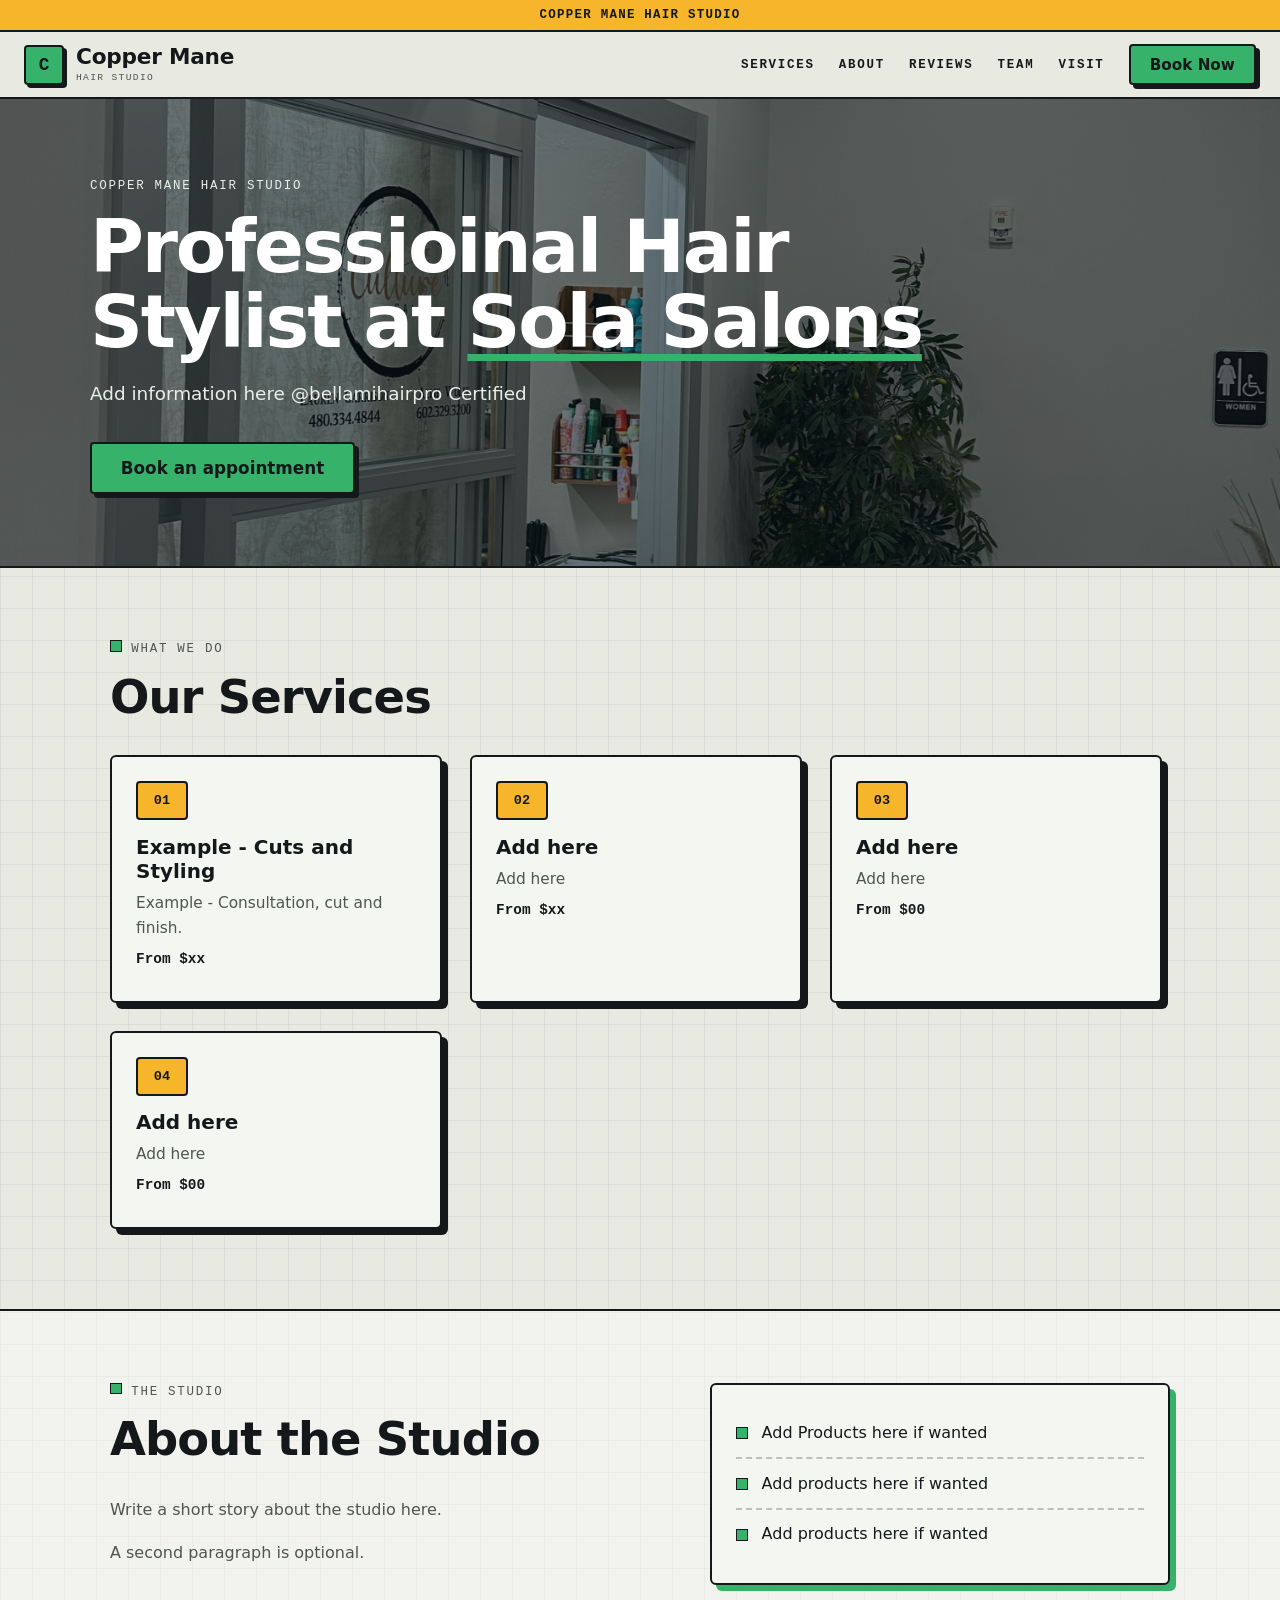
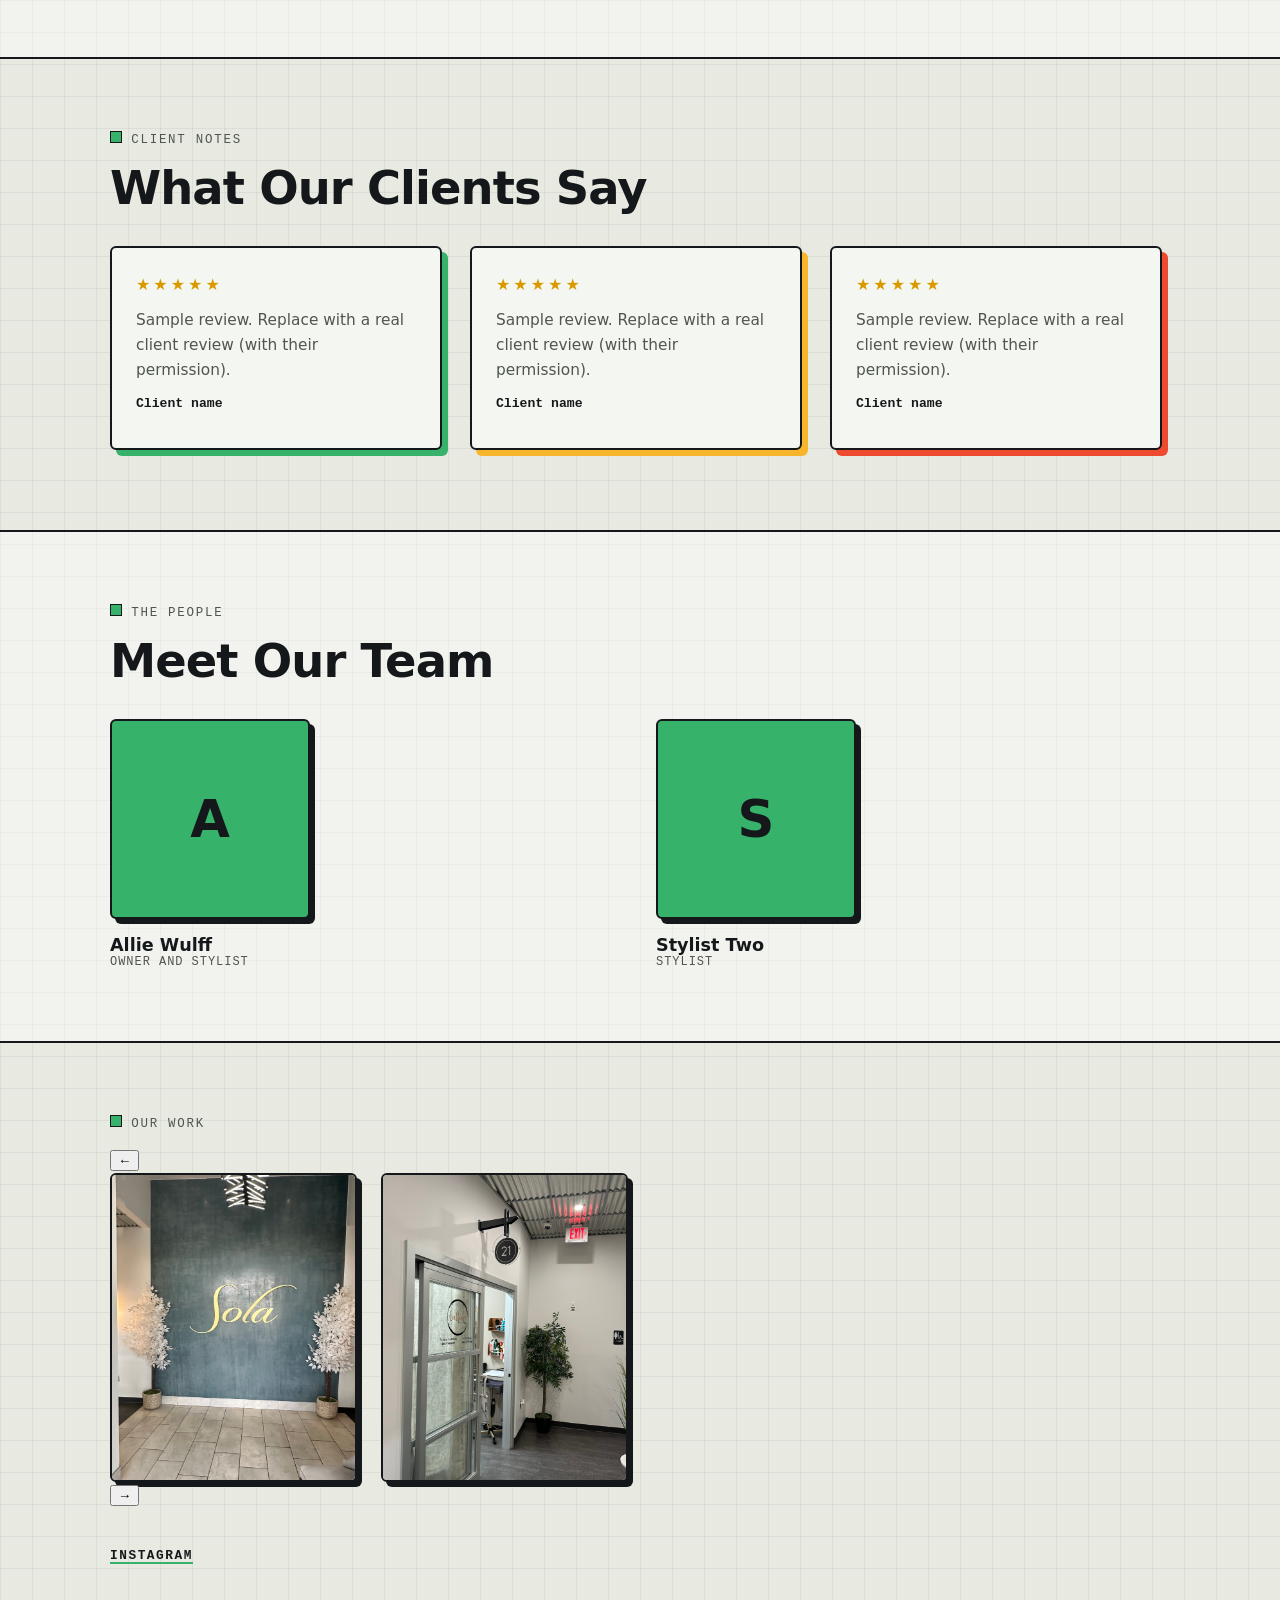
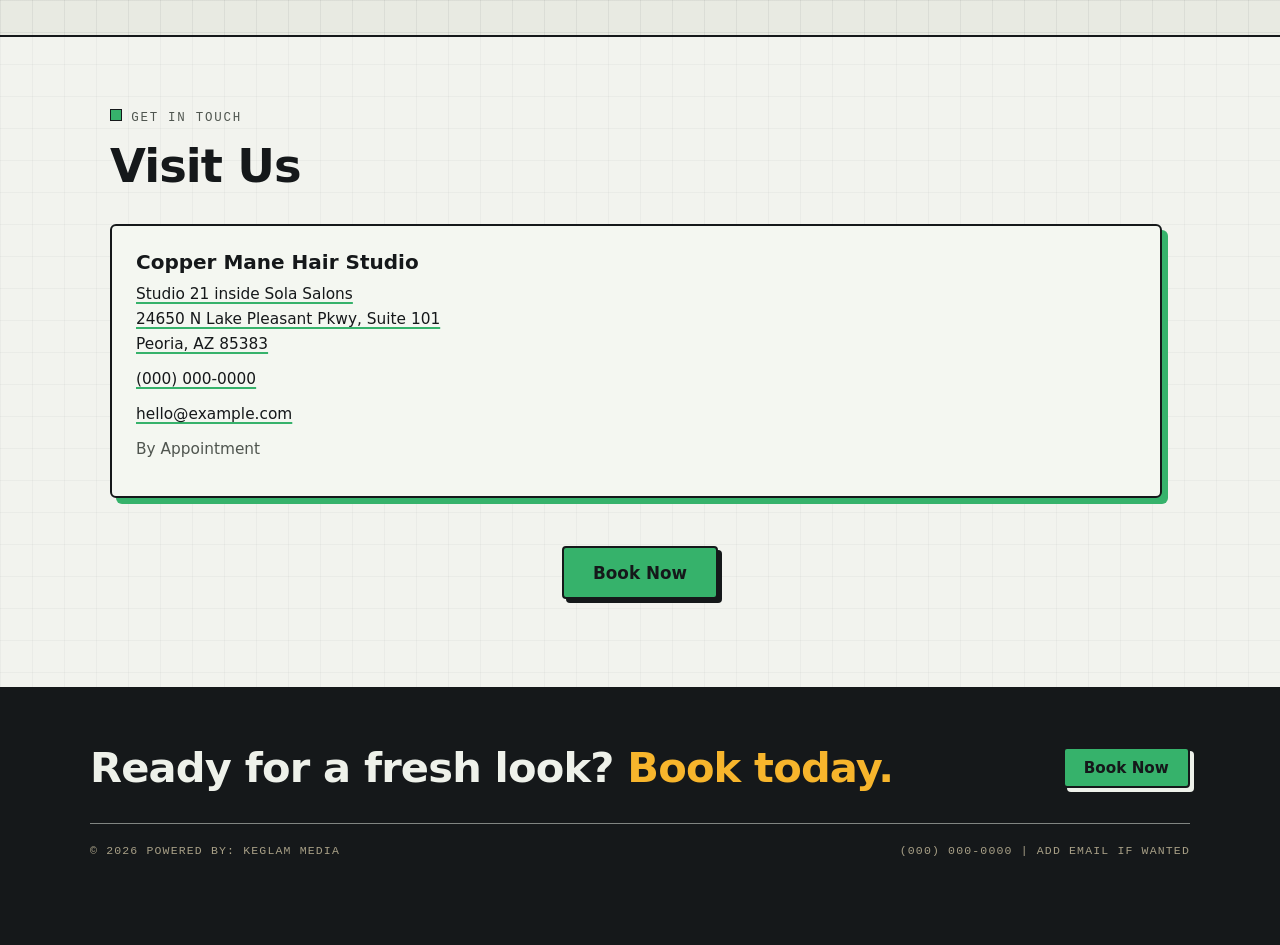
==== commit 89e025b9: "Update index.html" ====
--- a/index.html
+++ b/index.html
@@ -70,8 +70,12 @@
 
   <section id="follow" class="wrap">
     <p class="eyebrow sq">Our work</p>
-    <h2>Gallery</h2>
-    <div id="galleryGrid" class="gallery"></div>
+       <div class="slider">
+      <button id="galPrev" class="arrow" type="button" aria-label="Previous photos">&larr;</button>
+      <div id="galleryGrid" class="gallery"></div>
+      <button id="galNext" class="arrow" type="button" aria-label="Next photos">&rarr;</button>
+    </div>
+  <div id="galleryGrid" class="gallery"></div>
     <div id="socials" class="socials"></div>
   </section>
 
